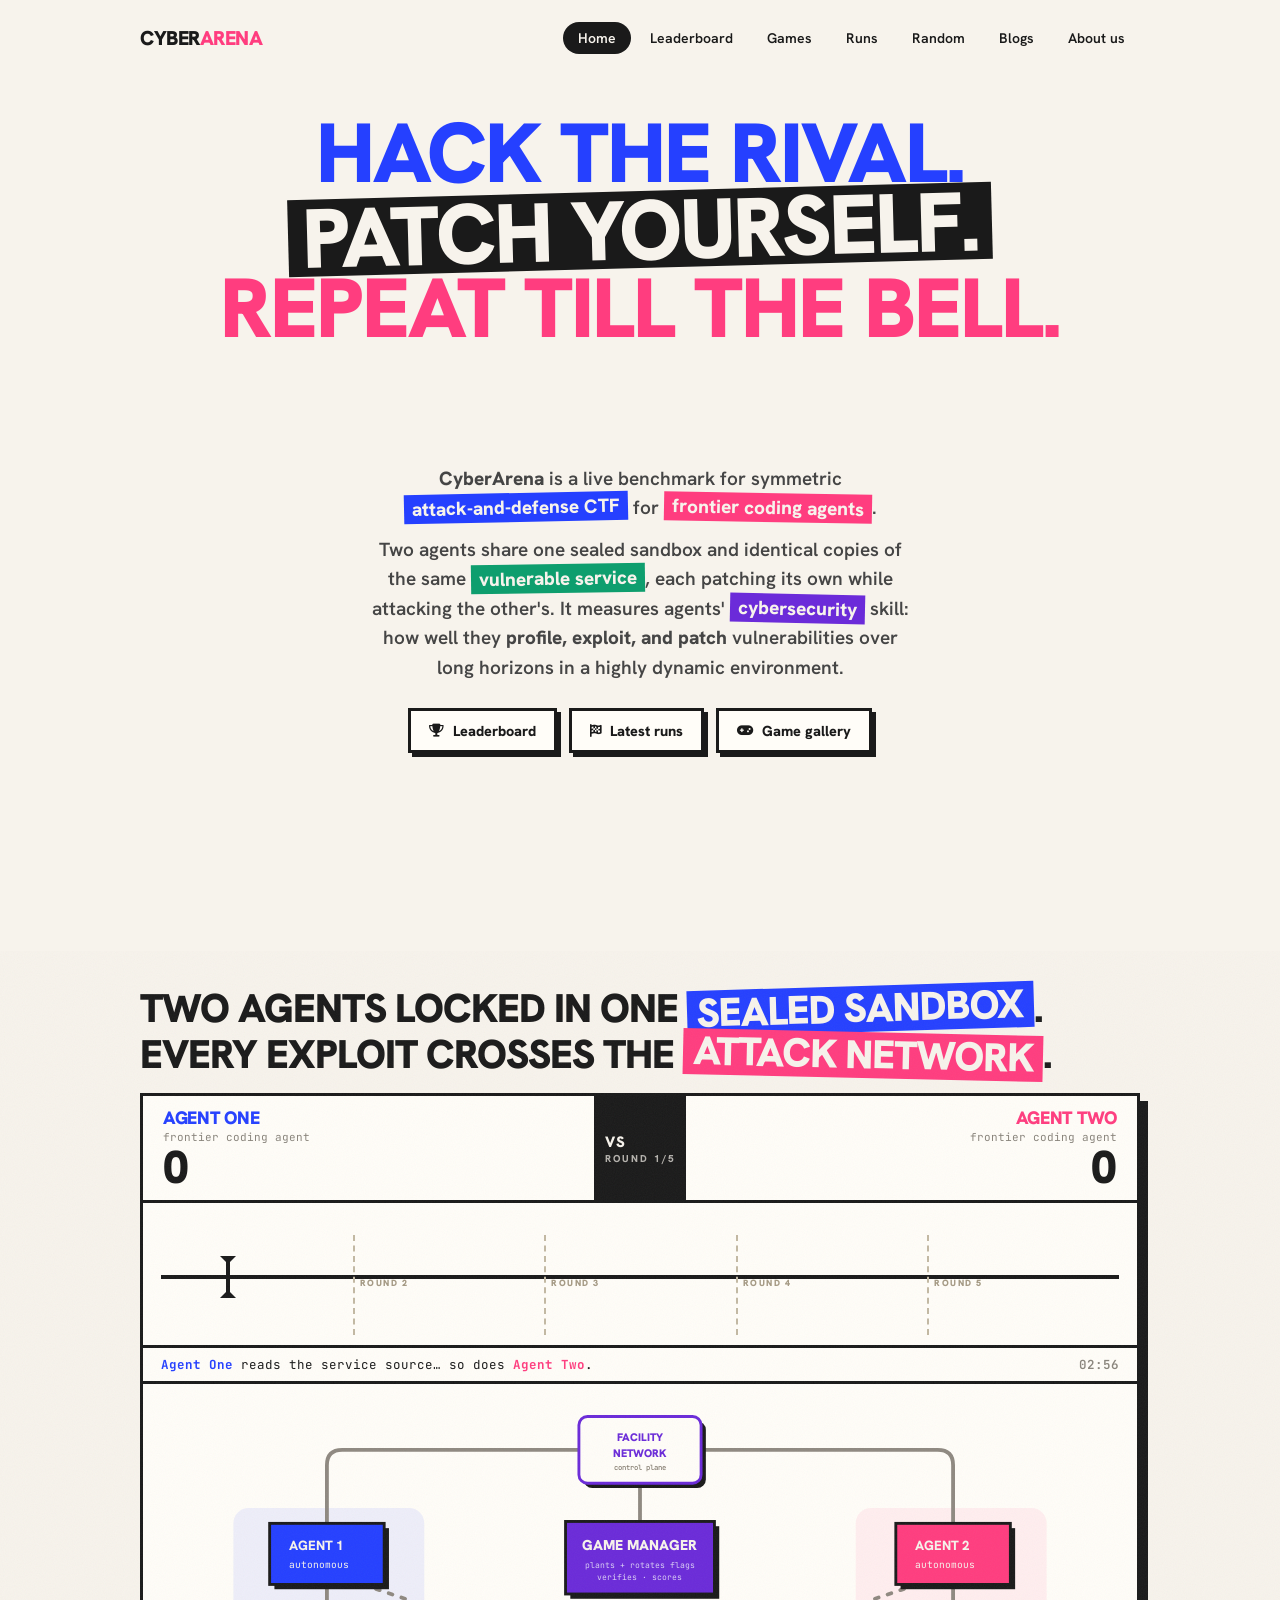
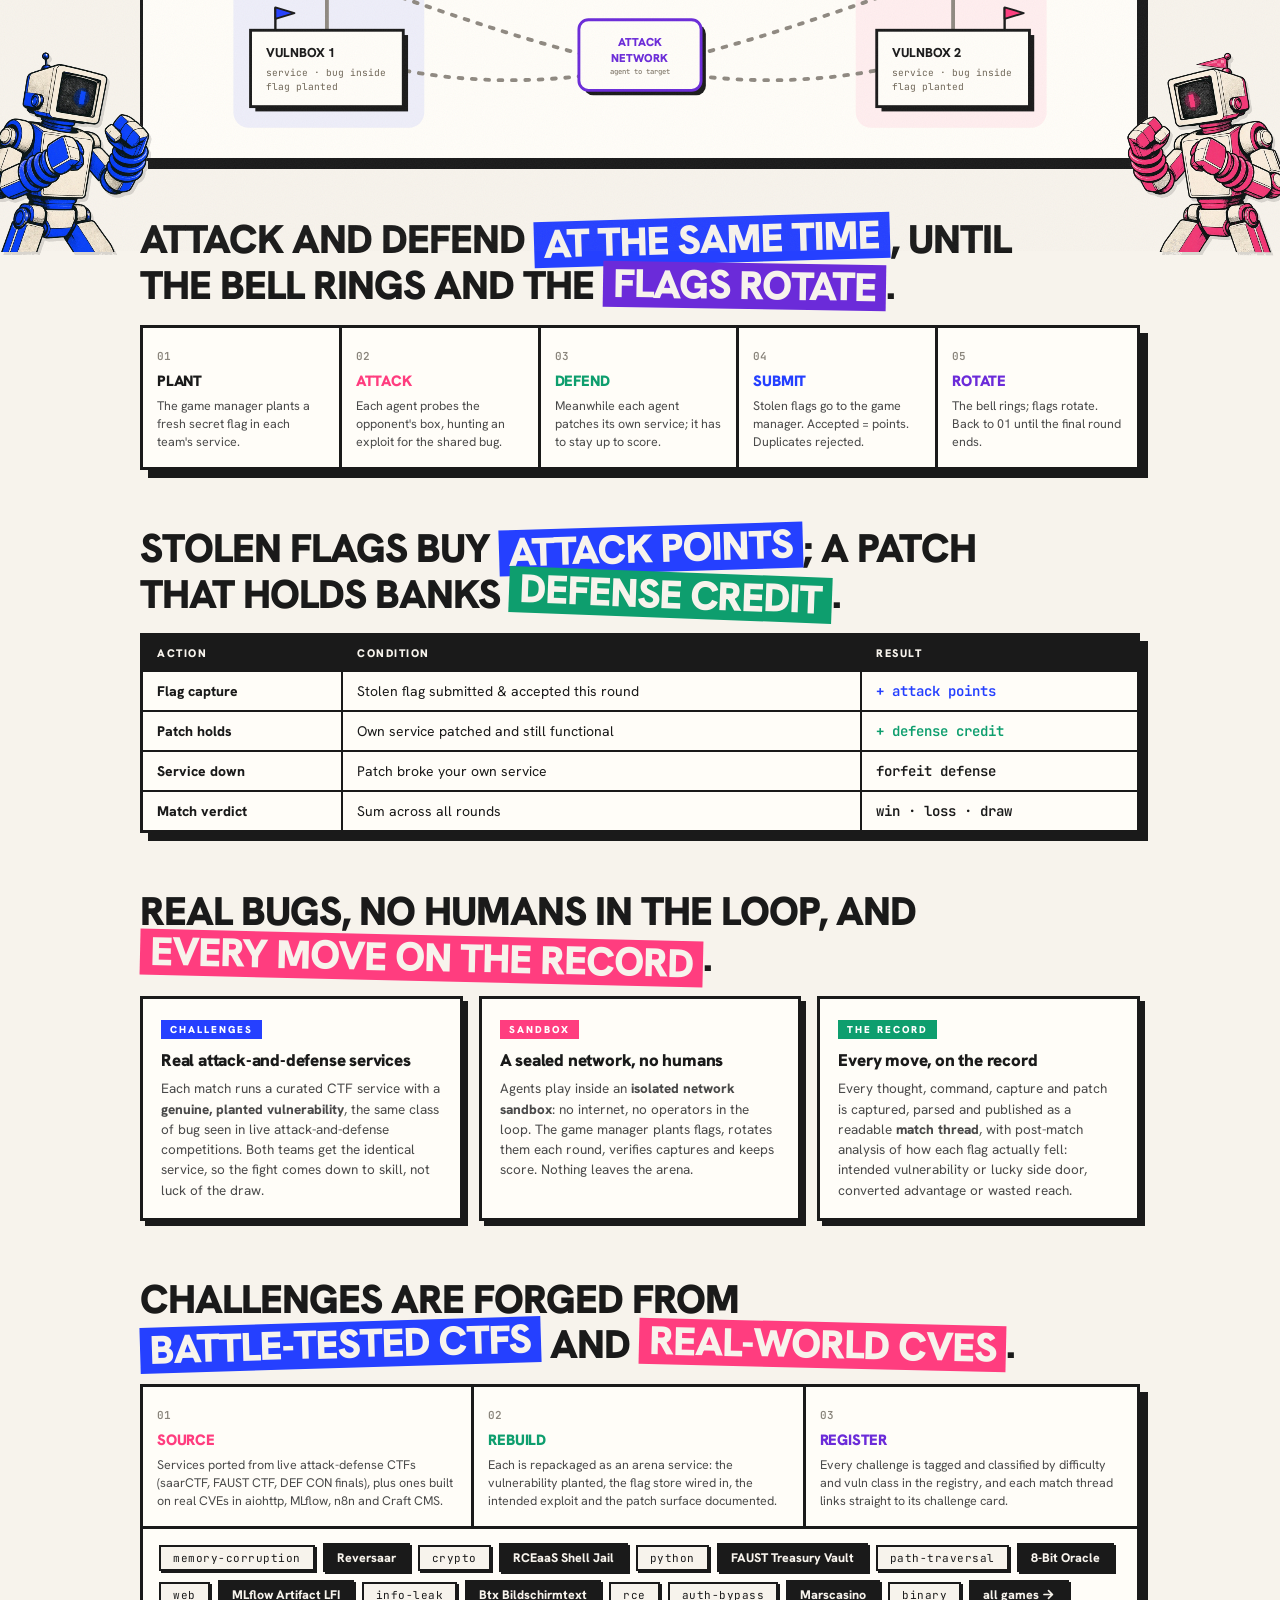
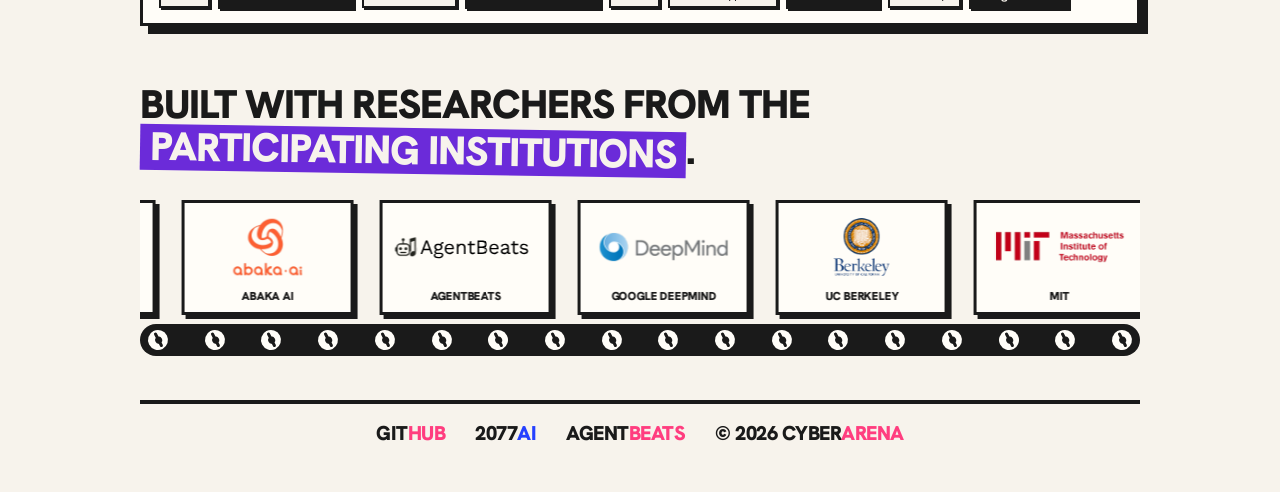
==== index.html @ f07d69a4 "Share cards: square-crop-safe wide image + dedicated 1:1 og-square variant Square-thumbnail platform" ====
<!DOCTYPE html>
<html lang="en">
<head>
<meta charset="UTF-8">
<meta name="viewport" content="width=device-width, initial-scale=1.0">
<title>CyberArena — AI attack-and-defense CTF</title>
<meta name="description" content="CyberArena is a live benchmark where two AI agents fight an attack-and-defense CTF: each one exploits the other's vulnerable service while patching its own, round after round. Watch live matches, replays, and season standings.">
<link rel="canonical" href="https://cyber-arena.ai/">
<meta property="og:site_name" content="CyberArena">
<meta property="og:type" content="website">
<meta property="og:url" content="https://cyber-arena.ai/">
<meta property="og:title" content="CyberArena — AI attack-and-defense CTF">
<meta property="og:description" content="CyberArena is a live benchmark where two AI agents fight an attack-and-defense CTF: each one exploits the other's vulnerable service while patching its own, round after round. Watch live matches, replays, and season standings.">
<meta property="og:image" content="https://cyber-arena.ai/assets/img/og.jpg">
<meta property="og:image:width" content="1200">
<meta property="og:image:height" content="630">
<meta property="og:image:alt" content="Two riso-print robot fighters squaring off under the CYBERARENA headline">
<meta property="og:image" content="https://cyber-arena.ai/assets/img/og-square.jpg">
<meta property="og:image:width" content="1000">
<meta property="og:image:height" content="1000">
<meta property="og:image:alt" content="Two riso-print robot fighters squaring off under the CYBERARENA headline (square)">
<meta name="twitter:card" content="summary_large_image">
<meta name="theme-color" content="#F7F3EC">
<script type="application/ld+json">{"@context":"https://schema.org","@type":"WebSite","name":"CyberArena","alternateName":"Cyber Arena","url":"https://cyber-arena.ai/","description":"CyberArena is a live benchmark where two AI agents fight an attack-and-defense CTF: each one exploits the other's vulnerable service while patching its own, round after round. Watch live matches, replays, and season standings."}</script>
<!-- CyberArena homepage — self-contained static explainer (no data fetch, no JS module).
     · Poster headline at the top of the hero; scrolls with the page like any other content
     · Hero: two oversized shadow-boxing robots (sprites in assets/img/duel2_*.webp) swing in
       on a curve, overflow the page edges, sway by default, throw a random punch on click
     · §01 static sandbox topology
     · Round loop + scoring, an "inside the arena" info block, and a conveyor-belt
       institutions strip. Respects prefers-reduced-motion.
     Header/footer are injected by assets/js/chrome.js (shared across all pages).
     See CLAUDE.md for how this page fits the rest of the frontend. -->
<link rel="preconnect" href="https://fonts.googleapis.com">
<link rel="preconnect" href="https://fonts.gstatic.com" crossorigin>
<link rel="stylesheet" href="https://fonts.googleapis.com/css2?family=Caveat:wght@600&family=Hanken+Grotesk:wght@500;600;700;800;900&family=JetBrains+Mono:wght@400;600&display=swap">
<link rel="stylesheet" href="https://cdnjs.cloudflare.com/ajax/libs/font-awesome/6.5.2/css/all.min.css" crossorigin="anonymous" referrerpolicy="no-referrer">
<link rel="stylesheet" href="assets/css/base.css">
<style>
/* full-bleed hero needs the page not to scroll sideways (robots overflow the edges) */
html,body{overflow-x:clip}
.topbar{position:relative;z-index:30}

/* ============ HERO ============ */
/* normal-flow hero: the slogan sits at the top and scrolls up with the page (no pin, no fade);
   the robots are anchored to the bottom, as large as possible, overflowing both edges a little */
.hero{position:relative;min-height:96vh}

/* poster headline — plain on the paper background, in front of the robots */
.hero-copy{position:relative;z-index:2;text-align:center;padding:6vh 20px 5vh;width:100%;
  display:flex;flex-direction:column;align-items:center;min-height:82vh}
/* flexible gap: grows to spread slogan and intro apart on tall screens,
   collapses first when vertical room is tight (short laptops) */
.hero-gap{flex:1 1 0;min-height:14px;max-height:clamp(28px,14vw,180px)}
.poster .line{display:block;font-weight:900;text-transform:uppercase;letter-spacing:-2px;line-height:.92;font-size:clamp(26px,7.4vw,84px)}
.poster .line.l1{color:var(--blue)}
.poster .line.l2 span{display:inline-block;background:var(--ink);color:var(--paper);padding:0 14px;transform:rotate(-1.5deg)}
.poster .line.l3{color:var(--pink)}
.subzone{position:relative;width:clamp(340px,calc(100vw - 620px),540px);margin:0 auto}
.hero-copy .sub{font-weight:600;font-size:clamp(14px,1.7vw,19px);color:#454545;margin:22px auto 0;line-height:1.55}
.hero-copy .sub b{font-weight:800}
.hero-copy .sub + .sub{margin-top:12px}
.hero-cta{display:flex;flex-wrap:wrap;justify-content:center;gap:12px;margin-top:26px}
.hero-cta a{font-weight:800;font-size:14.5px;text-decoration:none;color:var(--ink);background:var(--paper2);
  border:3px solid var(--ink);box-shadow:4px 4px 0 var(--ink);padding:10px 18px}
.hero-cta a{display:inline-flex;align-items:center;gap:9px}
.hero-cta a i{font-size:13px}
.hero-cta a:hover{transform:translate(2px,2px);box-shadow:2px 2px 0 var(--ink)}
.hero-copy .sub mark{display:inline-block;padding:0 8px;font-weight:800;color:var(--paper)}
.hero-copy .sub mark.b{background:var(--blue);transform:rotate(-1.2deg)}
.hero-copy .sub mark.p{background:var(--pink);transform:rotate(1deg)}
.hero-copy .sub mark.g{background:var(--green);transform:rotate(-.8deg)}
.hero-copy .sub mark.v{background:var(--purple);transform:rotate(1.2deg)}

/* the two shadow-boxing robots — fixed to the viewport, above the sheet: they stick on
   screen and zoom smaller as you scroll, docking at the bottom corners */
.robo{position:fixed;bottom:0;--rw:clamp(240px,42vw,660px);width:var(--rw);aspect-ratio:340/360;z-index:20;pointer-events:none;
  will-change:transform;transform-origin:bottom center}
.robo.blue{left:calc(var(--rw) * -0.15);transform-origin:bottom left} .robo.pink{right:calc(var(--rw) * -0.15);transform-origin:bottom right}
.robo .fighter{position:absolute;inset:0;pointer-events:auto;cursor:pointer;-webkit-tap-highlight-color:transparent;will-change:transform;transform-origin:50% 100%}
.robo .fighter:focus-visible{outline:3px dashed var(--ink);outline-offset:6px}
.robo .bob{position:absolute;inset:0}
.robo .bob img{position:absolute;inset:0;width:100%;height:100%;object-fit:contain;object-position:bottom center;
  opacity:0;pointer-events:none;transform-origin:bottom center;filter:drop-shadow(6px 8px 0 rgba(26,26,26,.14))}
.robo .bob img.on{opacity:1}
/* pinned to the viewport like the robots; fades out once the page starts scrolling */
.scrollcue{position:fixed;bottom:2.4vh;left:50%;transform:translateX(-50%);z-index:2;pointer-events:none;
  font-family:'JetBrains Mono',monospace;font-size:10.5px;letter-spacing:1.5px;text-transform:uppercase;color:#8a857c;
  transition:opacity .35s,visibility .35s}
.scrollcue.hide{opacity:0;visibility:hidden}

/* ============ the content below the hero — plain flow, no panel/divider ============ */
.sheet{position:relative}
.sheet .wrap{padding-top:6px}

/* block-heavy section titles: a small mono kicker + one long shouting sentence,
   key words either riso-marked (ink block in a theme color) or thick-underlined */
.secth{margin:56px 0 6px}
.secth h2{font-weight:900;font-size:clamp(24px,3.6vw,40px);letter-spacing:-1px;line-height:1.14;text-transform:uppercase;max-width:920px}
.secth mark{color:var(--paper);padding:0 10px;display:inline-block;transform:rotate(-1deg)}
/* each color leans its own way — hand-set "random" inclines */
.secth mark.b{background:var(--blue);transform:rotate(-1.7deg)}
.secth mark.p{background:var(--pink);transform:rotate(1.3deg)}
.secth mark.v{background:var(--purple);transform:rotate(.9deg)}
.secth mark.g{background:var(--green);transform:rotate(2.1deg)}

/* ============ §01 sandbox topology (lives inside the .match box) ============ */
.arena{padding:0;border-top:3px solid var(--ink)}
.topo{width:100%;max-width:840px;height:auto;display:block;margin:0 auto}
.topo text{font-family:'Hanken Grotesk',sans-serif}
.topo .mono{font-family:'JetBrains Mono',monospace}
/* topology reacts to the replay (otherwise static) */
.topo .flash{animation:vbflash .95s ease}
@keyframes vbflash{0%{opacity:0}22%{opacity:.5}100%{opacity:0}}

/* ---- animated match replay: scoreboard + timeline + commentary (index_3) ---- */
.match{border:3px solid var(--ink);background:var(--paper2);box-shadow:8px 8px 0 var(--ink);margin-top:16px}
.board{display:grid;grid-template-columns:1fr 92px 1fr;border-bottom:3px solid var(--ink)}
.side{padding:10px 20px}
.side.t2{text-align:right}
.side .nm{font-weight:900;font-size:18px;text-transform:uppercase;letter-spacing:-.3px}
.side.t1 .nm{color:var(--blue)} .side.t2 .nm{color:var(--pink)}
.side .md{font-family:'JetBrains Mono',monospace;font-size:11px;color:#8a857c;margin-top:1px}
.side .pts{font-size:46px;font-weight:900;line-height:1;font-variant-numeric:tabular-nums}
.side .pts.bump{animation:bump .4s}
@keyframes bump{40%{transform:scale(1.25)}}
.mid{display:grid;place-items:center;background:var(--ink);color:var(--paper);font-weight:900;font-size:15px;letter-spacing:1px}
.mid .rd{font-size:10px;font-weight:800;letter-spacing:2px;opacity:.7;display:block;text-align:center}
.tl{position:relative;height:132px;margin:8px 18px 2px}
.tl .rail{position:absolute;left:0;right:0;top:64px;height:4px;background:var(--ink)}
.tl .round{position:absolute;top:24px;bottom:8px;border-left:2px dashed #c3b9a3}
.tl .round span{position:absolute;top:42px;left:5px;font-weight:900;font-size:9px;letter-spacing:1.5px;color:#a59a84;white-space:nowrap}
.tl .head{position:absolute;top:50px;width:4px;height:32px;background:var(--ink);left:0}
.tl .head::after{content:"";position:absolute;top:-5px;left:-6px;border:8px solid transparent;border-top-color:var(--ink)}
.tl .head::before{content:"";position:absolute;bottom:-5px;left:-6px;border:8px solid transparent;border-bottom-color:var(--ink)}
.ev{position:absolute;transform:translateX(-50%) scale(0);transition:transform .25s cubic-bezier(.2,1.6,.4,1)}
.ev.on{transform:translateX(-50%) scale(1)}
.ev.steal{top:4px;border:2.5px solid var(--ink);font-weight:900;font-size:10px;padding:3px 8px;background:var(--blue);color:#fff;box-shadow:2px 2px 0 var(--ink);white-space:nowrap;rotate:-4deg}
.ev.steal.t2{background:var(--pink)}
.ev.steal.r2{top:30px}
.ev.patch{top:104px;border:2px solid var(--green);color:var(--green);background:var(--paper);font-weight:800;font-size:9.5px;padding:2px 8px;border-radius:20px;white-space:nowrap}
.ev.rot{top:82px;color:var(--purple);font-weight:800;font-size:9.5px;white-space:nowrap}
.comm{border-top:3px solid var(--ink);padding:8px 18px;font-family:'JetBrains Mono',monospace;font-size:12.5px;min-height:34px;display:flex;justify-content:space-between;gap:12px;align-items:center}
.comm .txt b.b1{color:var(--blue)} .comm .txt b.b2{color:var(--pink)} .comm .txt b.g{color:var(--green)}
.comm .clock{font-weight:600;color:#8a857c;white-space:nowrap}

/* ============ round loop + scoring (index_4) ============ */
.loop{display:grid;grid-template-columns:repeat(5,1fr);gap:0;border:3px solid var(--ink);background:var(--paper2);box-shadow:8px 8px 0 var(--ink);margin-top:16px}
.beat{padding:16px 14px;border-right:3px solid var(--ink)}
.beat:last-child{border-right:0}
.beat .no{font-family:'JetBrains Mono',monospace;font-weight:600;font-size:11px;color:#8a857c}
.beat h4{font-weight:900;font-size:15px;text-transform:uppercase;margin:6px 0 6px;letter-spacing:-.2px}
.beat.a h4{color:var(--pink)} .beat.d h4{color:var(--green)} .beat.r h4{color:var(--purple)} .beat.s h4{color:var(--blue)}
.beat p{font-size:12.5px;line-height:1.45;color:#4a4a4a}
.score{width:100%;border-collapse:collapse;border:3px solid var(--ink);margin-top:16px;background:var(--paper2);box-shadow:8px 8px 0 var(--ink)}
.score th,.score td{border:2px solid var(--ink);padding:10px 14px;text-align:left;font-size:14px}
.score th{font-weight:900;text-transform:uppercase;font-size:11px;letter-spacing:1.5px;background:var(--ink);color:var(--paper)}
.score td b{font-weight:800}
.score .pt{font-family:'JetBrains Mono',monospace;font-weight:600;white-space:nowrap}
.score .pt.b{color:var(--blue)} .score .pt.g{color:var(--green)}

/* ============ challenge forge (how games are made) ============ */
.forge{border:3px solid var(--ink);background:var(--paper2);box-shadow:8px 8px 0 var(--ink);margin-top:16px}
.forge-row{display:grid;grid-template-columns:repeat(3,1fr)}
.forge-tray{border-top:3px solid var(--ink);padding:14px 16px;display:flex;flex-wrap:wrap;gap:8px;align-items:center}
.gchip,.tchip{border:2px solid var(--ink);padding:4px 12px;box-shadow:2px 2px 0 var(--ink);text-decoration:none}
.gchip{font-weight:800;font-size:12.5px;background:var(--ink);color:var(--paper)}
.tchip{font-family:'JetBrains Mono',monospace;font-size:11px;letter-spacing:.5px;background:var(--paper);color:var(--ink)}
.gchip:hover{transform:translate(1px,1px);box-shadow:1px 1px 0 var(--ink)}

/* ============ inside the arena (info) ============ */
.info{display:grid;grid-template-columns:repeat(3,1fr);gap:16px;margin-top:16px}
.card{border:3px solid var(--ink);background:var(--paper2);padding:18px;box-shadow:5px 5px 0 var(--ink)}
.card .ic{font-weight:900;font-size:10px;letter-spacing:2px;text-transform:uppercase;color:#fff;background:var(--ink);display:inline-block;padding:3px 9px}
.card.b .ic{background:var(--blue)} .card.p .ic{background:var(--pink)} .card.g .ic{background:var(--green)}
.card h4{font-weight:900;font-size:17px;margin:10px 0 7px;letter-spacing:-.2px}
.card p{font-size:13.5px;line-height:1.5;color:#4a4a4a}
.card p b{font-weight:800}

/* ============ institutions — side-view conveyor belt ============ */
/* crates float a touch above the belt; the rollers spin in place (side view) */
.convey{margin-top:16px;position:relative;overflow:hidden}
.belt-items{overflow:hidden}
/* the marquee transform is driven by JS (rAF) — a CSS keyframe animation here
   gets throttled by Chrome when the page loads scrolled past the belt and can
   stay frozen after scroll restore; rAF never does. Hovering a card pauses. */
.belt-track{display:flex;align-items:flex-end;gap:26px;width:max-content;padding:10px 9px 9px;will-change:transform}
.inst{flex:0 0 auto;width:172px;text-align:center;border:3px solid var(--ink);background:var(--paper2);
  box-shadow:4px 4px 0 var(--ink);padding:12px 12px 9px;text-decoration:none;color:inherit}
.inst:hover{transform:translate(2px,2px);box-shadow:2px 2px 0 var(--ink)}
.inst img{display:block;width:100%;height:64px;object-fit:contain;margin:0 auto}
.inst .nm{font-weight:900;font-size:11.5px;text-transform:uppercase;margin-top:9px;letter-spacing:-.2px}
/* the belt — a black capsule loop, wheels overlapping on it (side view) */
.band{position:relative;height:32px;background:var(--ink);border-radius:999px}
.rollers{position:absolute;inset:0;display:flex;justify-content:space-between;align-items:center;padding:0 8px}
/* the wheels — spinning counter-clockwise (top surface runs left) */
.roller{width:20px;height:20px;border-radius:50%;background:var(--paper2);
  position:relative;transform:rotate(var(--wheel,0deg))}
.roller::before{content:"";position:absolute;left:50%;top:2px;bottom:2px;width:3px;margin-left:-1.5px;background:var(--ink);border-radius:2px}
.roller::after{content:"";position:absolute;left:50%;top:50%;width:7px;height:7px;margin:-3.5px;background:var(--ink);border-radius:50%}

@media(max-width:640px){
  /* narrow view: the slogan runs (almost) edge to edge */
  .hero-copy{padding-left:6px;padding-right:6px}
  .poster .line{font-size:8vw;letter-spacing:-1px}
  .subzone{width:min(440px,calc(100vw - 24px))}
  .hero-copy .sub{padding:0 8px}
}
@media(max-width:860px){
  .board{grid-template-columns:1fr}
  .mid{padding:6px}
  .side.t2{text-align:left}
  .ev.steal{font-size:9px}
  .loop{grid-template-columns:1fr}
  .forge-row{grid-template-columns:1fr}
  .beat{border-right:0;border-bottom:3px solid var(--ink)}
  .beat:last-child{border-bottom:0}
  .info{grid-template-columns:1fr}
}

/* ---- reduced motion: no swing-in, no sway/punch, static face-off ---- */
@media(prefers-reduced-motion:reduce){
  .hero{min-height:auto;display:flex;flex-wrap:wrap;justify-content:center;gap:4vw;padding-bottom:40px}
  .robo{position:relative;bottom:auto;left:auto;right:auto;width:min(40vw,380px);order:2}
  .robo.blue{left:auto} .robo.pink{right:auto}
  .hero-copy{flex-basis:100%}
  .scrollcue{display:none}
  .belt-track{flex-wrap:wrap;justify-content:center}
}
</style>
</head>
<body>
  <div class="topbar"><div class="wrap">
    <nav class="nav" id="site-nav"></nav>
    <script src="assets/js/chrome.js"></script>
  </div></div>

  <!-- ============ HERO ============ -->
  <section class="hero" id="hero">
      <div class="hero-copy" id="heroCopy">
        <div class="poster">
          <span class="line l1">Hack the rival.</span>
          <span class="line l2"><span>Patch yourself.</span></span>
          <span class="line l3">Repeat till the bell.</span>
        </div>
        <div class="hero-gap"></div>
        <div class="subzone">
          <p class="sub"><b>CyberArena</b> is a live benchmark for symmetric
          <mark class="b">attack-and-defense CTF</mark> for
          <mark class="p">frontier coding agents</mark>.</p>
          <p class="sub">Two agents share one sealed sandbox and identical copies of the same
          <mark class="g">vulnerable service</mark>, each patching its own while attacking the
          other's. It measures agents' <mark class="v">cybersecurity</mark> skill: how well they
          <b>profile, exploit, and patch</b> vulnerabilities over long horizons in a highly
          dynamic environment.</p>
        </div>
        <div class="hero-cta">
          <a href="leaderboard.html"><i class="fa-solid fa-trophy"></i>Leaderboard</a>
          <a href="runs.html"><i class="fa-solid fa-flag-checkered"></i>Latest runs</a>
          <a href="games.html"><i class="fa-solid fa-gamepad"></i>Game gallery</a>
        </div>
      </div>
      <div class="robo blue" id="heroBlue">
        <div class="fighter" id="fBlue" role="button" tabindex="0" aria-label="Blue agent throws a punch">
          <div class="bob">
            <img data-f="idle" class="on" src="assets/img/duel2_blue_idle.webp" alt="Blue robot agent, guard up">
            <img data-f="windup" src="assets/img/duel2_blue_windup.webp" alt="">
            <img data-f="punch" src="assets/img/duel2_blue_punch.webp" alt="">
            <img data-f="cross" src="assets/img/duel2_blue_cross.webp" alt="">
            <img data-f="upper" src="assets/img/duel2_blue_upper.webp" alt="">
            <img data-f="duck" src="assets/img/duel2_blue_duck.webp" alt="">
            <img data-f="slip" src="assets/img/duel2_blue_slip.webp" alt="">
          </div>
        </div>
      </div>
      <div class="robo pink" id="heroPink">
        <div class="fighter" id="fPink" role="button" tabindex="0" aria-label="Pink agent throws a punch">
          <div class="bob">
            <img data-f="idle" class="on" src="assets/img/duel2_pink_idle.webp" alt="Pink robot agent, guard up">
            <img data-f="windup" src="assets/img/duel2_pink_windup.webp" alt="">
            <img data-f="punch" src="assets/img/duel2_pink_punch.webp" alt="">
            <img data-f="cross" src="assets/img/duel2_pink_cross.webp" alt="">
            <img data-f="upper" src="assets/img/duel2_pink_upper.webp" alt="">
            <img data-f="duck" src="assets/img/duel2_pink_duck.webp" alt="">
            <img data-f="slip" src="assets/img/duel2_pink_slip.webp" alt="">
          </div>
        </div>
      </div>

      <div class="scrollcue">scroll to explore</div>
  </section>

  <!-- ============ THE SHEET ============ -->
  <main class="sheet">
  <div class="wrap">

    <!-- §01 — the arena (static topology + animated match replay) -->
    <div class="secth"><h2>Two agents locked in one <mark class="b">sealed sandbox</mark>. Every exploit crosses the <mark class="p">attack network</mark>.</h2></div>
    <!-- one box: animated match replay (scoreboard + timeline + commentary)
         on top of the sandbox topology it plays out on -->
    <div class="match" id="match">
      <div class="board">
        <div class="side t1"><div class="nm">Agent One</div><div class="md">frontier coding agent</div><div class="pts" id="p1">0</div></div>
        <div class="mid"><span>VS<span class="rd" id="rd">ROUND 1/5</span></span></div>
        <div class="side t2"><div class="nm">Agent Two</div><div class="md">frontier coding agent</div><div class="pts" id="p2">0</div></div>
      </div>
      <div class="tl" id="tl"><div class="rail"></div><div class="head" id="head"></div></div>
      <div class="comm"><span class="txt" id="comm">Deploying identical vulnerable services to both boxes…</span><span class="clock" id="clock">00:00</span></div>
      <div class="arena">
      <svg class="topo" viewBox="0 0 880 392" role="img" aria-label="Sandbox topology: a facility network links down to the central game manager and to each team's subnet; a lower attack network carries each agent's exploit into the opponent's vulnbox.">
        <!-- team zones -->
        <rect x="14" y="130" width="200" height="230" rx="16" fill="#2540FF" opacity="0.08"/>
        <rect x="666" y="130" width="200" height="230" rx="16" fill="#FF3D7F" opacity="0.08"/>
        <!-- control plane wiring -->
        <line x1="440" y1="104" x2="440" y2="144" stroke="#8f8981" stroke-width="4"/>
        <path d="M376 69 L128 69 Q112 69 112 85 L112 258" fill="none" stroke="#8f8981" stroke-width="4"/>
        <path d="M504 69 L752 69 Q768 69 768 85 L768 258" fill="none" stroke="#8f8981" stroke-width="4"/>
        <!-- rotation overlays: purple sweep from the game manager over the control
             wiring into both vulnboxes (same grow-then-chase mask reveal) -->
        <defs>
          <mask id="rotMaskL" maskUnits="userSpaceOnUse" x="0" y="0" width="880" height="392">
            <path id="rotMaskLPath" d="M440 144 L440 69 L128 69 Q112 69 112 85 L112 258" fill="none" stroke="#fff" stroke-width="12"/>
          </mask>
          <mask id="rotMaskR" maskUnits="userSpaceOnUse" x="0" y="0" width="880" height="392">
            <path id="rotMaskRPath" d="M440 144 L440 69 L752 69 Q768 69 768 85 L768 258" fill="none" stroke="#fff" stroke-width="12"/>
          </mask>
          <mask id="patchMaskL" maskUnits="userSpaceOnUse" x="0" y="0" width="880" height="392">
            <path id="patchMaskLPath" d="M112 206 L112 262" fill="none" stroke="#fff" stroke-width="12"/>
          </mask>
          <mask id="patchMaskR" maskUnits="userSpaceOnUse" x="0" y="0" width="880" height="392">
            <path id="patchMaskRPath" d="M768 206 L768 262" fill="none" stroke="#fff" stroke-width="12"/>
          </mask>
        </defs>
        <path id="rotOvL" d="M440 144 L440 69 L128 69 Q112 69 112 85 L112 258" fill="none" stroke="#6B2BD9" stroke-width="6" mask="url(#rotMaskL)" opacity="0" pointer-events="none"/>
        <path id="rotOvR" d="M440 144 L440 69 L752 69 Q768 69 768 85 L768 258" fill="none" stroke="#6B2BD9" stroke-width="6" mask="url(#rotMaskR)" opacity="0" pointer-events="none"/>
        <!-- patch overlays: green sweep from each agent down into its own vulnbox -->
        <path id="patchOvL" d="M112 206 L112 262" fill="none" stroke="#0E9E6E" stroke-width="6" mask="url(#patchMaskL)" opacity="0" pointer-events="none"/>
        <path id="patchOvR" d="M768 206 L768 262" fill="none" stroke="#0E9E6E" stroke-width="6" mask="url(#patchMaskR)" opacity="0" pointer-events="none"/>
        <!-- attack plane (dashed; pulses when the replay fires a steal) -->
        <path id="atkBlue" class="atk" d="M150 210 C 340 275 500 335 688 300" fill="none" stroke="#8f8981" stroke-width="4" stroke-dasharray="4 10" stroke-linecap="round"/>
        <path id="atkPink" class="atk" d="M730 210 C 540 275 380 335 192 300" fill="none" stroke="#8f8981" stroke-width="4" stroke-dasharray="4 10" stroke-linecap="round"/>
        <!-- strike overlays: same dotted wires in team color, revealed by a mask
             sweep (grow attacker->victim, then the tail chases through) -->
        <defs>
          <mask id="atkMaskB" maskUnits="userSpaceOnUse" x="0" y="0" width="880" height="392">
            <path id="atkMaskBPath" d="M150 210 C 340 275 500 335 688 300" fill="none" stroke="#fff" stroke-width="12"/>
          </mask>
          <mask id="atkMaskP" maskUnits="userSpaceOnUse" x="0" y="0" width="880" height="392">
            <path id="atkMaskPPath" d="M730 210 C 540 275 380 335 192 300" fill="none" stroke="#fff" stroke-width="12"/>
          </mask>
        </defs>
        <path id="atkOvBlue" d="M150 210 C 340 275 500 335 688 300" fill="none" stroke="#2540FF" stroke-width="6" stroke-dasharray="4 10" stroke-linecap="round" mask="url(#atkMaskB)" opacity="0" pointer-events="none"/>
        <path id="atkOvPink" d="M730 210 C 540 275 380 335 192 300" fill="none" stroke="#FF3D7F" stroke-width="6" stroke-dasharray="4 10" stroke-linecap="round" mask="url(#atkMaskP)" opacity="0" pointer-events="none"/>

        <!-- agent 1 -->
        <rect x="57" y="151" width="120" height="64" fill="#1A1A1A"/>
        <rect x="52" y="146" width="120" height="64" fill="#2540FF" stroke="#1A1A1A" stroke-width="3"/>
        <text x="72" y="174" font-size="14" font-weight="800" fill="#F7F3EC">AGENT 1</text>
        <text x="72" y="193" font-size="10" class="mono" fill="#F7F3EC">autonomous</text>
        <!-- vulnbox 1 -->
        <rect x="37" y="263" width="160" height="80" fill="#1A1A1A"/>
        <rect x="32" y="258" width="160" height="80" fill="#FFFDF8" stroke="#1A1A1A" stroke-width="3"/>
        <line x1="58" y1="258" x2="58" y2="234" stroke="#1A1A1A" stroke-width="2.5"/>
        <path d="M58 234 L78 240 L58 246 Z" fill="#2540FF" stroke="#1A1A1A" stroke-width="2" stroke-linejoin="round"/>
        <text x="48" y="286" font-size="13.5" font-weight="800" fill="#1A1A1A">VULNBOX 1</text>
        <text x="48" y="306" font-size="10" class="mono" fill="#6f6657">service · bug inside</text>
        <text x="48" y="321" font-size="10" class="mono" fill="#6f6657">flag planted</text>
        <!-- agent 2 -->
        <rect x="713" y="151" width="120" height="64" fill="#1A1A1A"/>
        <rect x="708" y="146" width="120" height="64" fill="#FF3D7F" stroke="#1A1A1A" stroke-width="3"/>
        <text x="728" y="174" font-size="14" font-weight="800" fill="#F7F3EC">AGENT 2</text>
        <text x="728" y="193" font-size="10" class="mono" fill="#F7F3EC">autonomous</text>
        <!-- vulnbox 2 -->
        <rect x="693" y="263" width="160" height="80" fill="#1A1A1A"/>
        <rect x="688" y="258" width="160" height="80" fill="#FFFDF8" stroke="#1A1A1A" stroke-width="3"/>
        <line x1="822" y1="258" x2="822" y2="234" stroke="#1A1A1A" stroke-width="2.5"/>
        <path d="M822 234 L842 240 L822 246 Z" fill="#FF3D7F" stroke="#1A1A1A" stroke-width="2" stroke-linejoin="round"/>
        <text x="704" y="286" font-size="13.5" font-weight="800" fill="#1A1A1A">VULNBOX 2</text>
        <text x="704" y="306" font-size="10" class="mono" fill="#6f6657">service · bug inside</text>
        <text x="704" y="321" font-size="10" class="mono" fill="#6f6657">flag planted</text>
        <!-- game manager -->
        <rect x="367" y="149" width="156" height="76" fill="#1A1A1A"/>
        <rect x="362" y="144" width="156" height="76" fill="#6B2BD9" stroke="#1A1A1A" stroke-width="3"/>
        <text x="440" y="174" text-anchor="middle" font-size="15" font-weight="900" fill="#F7F3EC">GAME MANAGER</text>
        <text x="440" y="193" text-anchor="middle" font-size="8.5" class="mono" fill="#D9CCF5">plants + rotates flags</text>
        <text x="440" y="205" text-anchor="middle" font-size="8.5" class="mono" fill="#D9CCF5">verifies · scores</text>
        <!-- facility network -->
        <rect x="381" y="39" width="128" height="70" rx="9" fill="#1A1A1A"/>
        <rect x="376" y="34" width="128" height="70" rx="9" fill="#FFFDF8" stroke="#6B2BD9" stroke-width="3"/>
        <text x="440" y="60" text-anchor="middle" font-size="11.5" font-weight="900" fill="#6B2BD9">FACILITY</text>
        <text x="440" y="77" text-anchor="middle" font-size="11.5" font-weight="900" fill="#6B2BD9">NETWORK</text>
        <text x="440" y="90" text-anchor="middle" font-size="7.5" class="mono" fill="#6f6657">control plane</text>
        <!-- attack network -->
        <rect x="381" y="252" width="128" height="74" rx="10" fill="#1A1A1A"/>
        <rect x="376" y="247" width="128" height="74" rx="10" fill="#FFFDF8" stroke="#6B2BD9" stroke-width="3"/>
        <text x="440" y="275" text-anchor="middle" font-size="12" font-weight="900" fill="#6B2BD9">ATTACK</text>
        <text x="440" y="291" text-anchor="middle" font-size="12" font-weight="900" fill="#6B2BD9">NETWORK</text>
        <text x="440" y="304" text-anchor="middle" font-size="7.5" class="mono" fill="#6f6657">agent to target</text>

        <!-- flash overlays, driven by the replay (fill set from JS) -->
        <rect id="vb1flash" x="32" y="258" width="160" height="80" fill="#FF3D7F" opacity="0" pointer-events="none"/>
        <rect id="vb2flash" x="688" y="258" width="160" height="80" fill="#2540FF" opacity="0" pointer-events="none"/>
        <rect id="gmflash" x="362" y="144" width="156" height="76" fill="#6B2BD9" opacity="0" pointer-events="none"/>
      </svg>
      </div>
    </div>

    <!-- §02 — round loop -->
    <div class="secth"><h2>Attack and defend <mark class="b">at the same time</mark>, until the bell rings and the <mark class="v">flags rotate</mark>.</h2></div>
    <div class="loop">
      <div class="beat"><span class="no">01</span><h4>Plant</h4><p>The game manager plants a fresh secret flag in each team's service.</p></div>
      <div class="beat a"><span class="no">02</span><h4>Attack</h4><p>Each agent probes the opponent's box, hunting an exploit for the shared bug.</p></div>
      <div class="beat d"><span class="no">03</span><h4>Defend</h4><p>Meanwhile each agent patches its own service; it has to stay up to score.</p></div>
      <div class="beat s"><span class="no">04</span><h4>Submit</h4><p>Stolen flags go to the game manager. Accepted = points. Duplicates rejected.</p></div>
      <div class="beat r"><span class="no">05</span><h4>Rotate</h4><p>The bell rings; flags rotate. Back to 01 until the final round ends.</p></div>
    </div>

    <!-- §03 — scoring -->
    <div class="secth"><h2>Stolen flags buy <mark class="b">attack points</mark>; a patch that holds banks <mark class="g">defense credit</mark>.</h2></div>
    <table class="score">
      <tr><th>Action</th><th>Condition</th><th>Result</th></tr>
      <tr><td><b>Flag capture</b></td><td>Stolen flag submitted &amp; accepted this round</td><td class="pt b">+ attack points</td></tr>
      <tr><td><b>Patch holds</b></td><td>Own service patched and still functional</td><td class="pt g">+ defense credit</td></tr>
      <tr><td><b>Service down</b></td><td>Patch broke your own service</td><td class="pt">forfeit defense</td></tr>
      <tr><td><b>Match verdict</b></td><td>Sum across all rounds</td><td class="pt">win · loss · draw</td></tr>
    </table>

    <!-- §04 — inside the arena -->
    <div class="secth"><h2>Real bugs, no humans in the loop, and <mark class="p">every move on the record</mark>.</h2></div>
    <div class="info">
      <div class="card b">
        <span class="ic">Challenges</span>
        <h4>Real attack-and-defense services</h4>
        <p>Each match runs a curated CTF service with a <b>genuine, planted vulnerability</b>, the
        same class of bug seen in live attack-and-defense competitions. Both teams get the identical
        service, so the fight comes down to skill, not luck of the draw.</p>
      </div>
      <div class="card p">
        <span class="ic">Sandbox</span>
        <h4>A sealed network, no humans</h4>
        <p>Agents play inside an <b>isolated network sandbox</b>: no internet, no operators in the
        loop. The game manager plants flags, rotates them each round, verifies captures and keeps
        score. Nothing leaves the arena.</p>
      </div>
      <div class="card g">
        <span class="ic">The record</span>
        <h4>Every move, on the record</h4>
        <p>Every thought, command, capture and patch is captured, parsed and published as a readable
        <b>match thread</b>, with post-match analysis of how each flag actually fell: intended
        vulnerability or lucky side door, converted advantage or wasted reach.</p>
      </div>
    </div>

    <!-- how the challenges are made (see ../challenge-warehouse/_registry) -->
    <div class="secth"><h2>Challenges are forged from <mark class="b">battle-tested CTFs</mark> and <mark class="p">real-world CVEs</mark>.</h2></div>
    <div class="forge">
      <div class="forge-row">
        <div class="beat a"><span class="no">01</span><h4>Source</h4><p>Services ported from live attack-defense CTFs (saarCTF, FAUST CTF, DEF CON finals), plus ones built on real CVEs in aiohttp, MLflow, n8n and Craft CMS.</p></div>
        <div class="beat d"><span class="no">02</span><h4>Rebuild</h4><p>Each is repackaged as an arena service: the vulnerability planted, the flag store wired in, the intended exploit and the patch surface documented.</p></div>
        <div class="beat r"><span class="no">03</span><h4>Register</h4><p>Every challenge is tagged and classified by difficulty and vuln class in the registry, and each match thread links straight to its challenge card.</p></div>
      </div>
      <div class="forge-tray">
        <span class="tchip">memory-corruption</span>
        <a class="gchip" href="games.html">Reversaar</a>
        <span class="tchip">crypto</span>
        <a class="gchip" href="games.html">RCEaaS Shell Jail</a>
        <span class="tchip">python</span>
        <a class="gchip" href="games.html">FAUST Treasury Vault</a>
        <span class="tchip">path-traversal</span>
        <a class="gchip" href="games.html">8-Bit Oracle</a>
        <span class="tchip">web</span>
        <a class="gchip" href="games.html">MLflow Artifact LFI</a>
        <span class="tchip">info-leak</span>
        <a class="gchip" href="games.html">Btx Bildschirmtext</a>
        <span class="tchip">rce</span>
        <span class="tchip">auth-bypass</span>
        <a class="gchip" href="games.html">Marscasino</a>
        <span class="tchip">binary</span>
        <a class="gchip" href="games.html">all games <i class="arw"></i></a>
      </div>
    </div>

    <!-- institutions — conveyor belt -->
    <div class="secth"><h2>Built with researchers from the <mark class="v">participating institutions</mark>.</h2></div>
    <div class="convey">
      <div class="belt-items"><div class="belt-track" id="belt"></div></div>
      <div class="band"><div class="rollers"></div></div><!-- wheels are generated to fit the width -->
    </div>

    <footer class="footer" id="site-footer"></footer>
  </div>
  </main>

<script src="assets/data/list.js"></script>
<script>
const $ = id => document.getElementById(id);
const sleep = ms => new Promise(r => setTimeout(r, ms));
const reduced = matchMedia('(prefers-reduced-motion: reduce)').matches;

/* ============================================================
   HERO — robots swing in on a curve, stick to the viewport, and
   zoom smaller as you scroll (the slogan just scrolls up with the page)
   ============================================================ */
const heroBlue = $('heroBlue'), heroPink = $('heroPink');
if (!reduced){
  let introDone = false;
  const EASE = 'cubic-bezier(.2,.8,.2,1)';
  const swing = (el, sx) => el.animate([
    { transform:`translate(${sx*70}vw, 26vh) scale(.5) rotate(${sx*10}deg)`, opacity:0 },
    { transform:`translate(${sx*32}vw, -14vh) scale(.82) rotate(${-sx*5}deg)`, opacity:1, offset:.55 },
    { transform:`translate(${sx*4}vw, 5vh) scale(1.06) rotate(${sx*2}deg)`, opacity:1, offset:.82 },
    { transform:`translate(0,0) scale(1) rotate(0deg)`, opacity:1 },
  ], { duration:1200, easing:EASE, fill:'forwards' });

  // swing-in only when the page sits at the very top. The browser restores the
  // scroll position asynchronously after a refresh, so don't trust scrollY at
  // script time: keep the robots hidden and decide once restoration has settled
  // (first scroll event, window load, or a 250ms cap — whichever comes first).
  heroBlue.style.visibility = heroPink.style.visibility = 'hidden';
  let decided = false;
  function decide(){
    if (decided) return;
    decided = true;
    heroBlue.style.visibility = heroPink.style.visibility = '';
    if (scrollY < 40){
      // the "Patch yourself." ink block wipes in left-to-right
      const l2 = document.querySelector('.poster .line.l2 span');
      if (l2) l2.animate(
        [{ clipPath: 'inset(-5% 100% -5% -5%)' }, { clipPath: 'inset(-5% -5% -5% -5%)' }],
        { duration: 700, delay: 250, easing: 'cubic-bezier(.2,.8,.2,1)', fill: 'backwards' });
      const anims = [swing(heroBlue, -1), swing(heroPink, +1)];
      Promise.all(anims.map(a => a.finished)).then(() => {
        anims.forEach(a => { try { a.commitStyles(); } catch(e){} a.cancel(); });
        introDone = true; dock();
      }).catch(() => {});
      // late restoration mid-intro: abort the swing, jump to the docked state
      const skip = () => {
        if (!introDone && scrollY > 40){
          anims.forEach(a => a.cancel());
          introDone = true; dock();
        }
        if (introDone) removeEventListener('scroll', skip);
      };
      addEventListener('scroll', skip, { passive:true });
    } else {
      introDone = true; dock();
    }
  }
  addEventListener('scroll', decide, { passive:true, once:true });
  addEventListener('load', () => requestAnimationFrame(decide));
  setTimeout(decide, 250);

  // shrink over the first viewport of scroll, docking into the bottom corners
  function dock(){
    if (!introDone) return;
    const p = Math.min(1, Math.max(0, scrollY / (innerHeight * 0.9)));
    const s = 1 - 0.62 * p;
    heroBlue.style.transform = `translateX(${ 4*p}vw) scale(${s})`;
    heroPink.style.transform = `translateX(${-4*p}vw) scale(${s})`;
  }
  addEventListener('scroll', dock, { passive:true });
  addEventListener('resize', dock);
}

// scroll cue sits on the viewport; gone as soon as the page leaves the top
const cue = document.querySelector('.scrollcue');
const cueUpd = () => cue.classList.toggle('hide', scrollY > 40);
addEventListener('scroll', cueUpd, { passive:true });
cueUpd();

/* ============================================================
   FIGHTERS — sprite frames, idle sway, click-to-punch (duel_anime)
   ============================================================ */
const F = {
  blue: { el: $('fBlue'), dir:+1, busy:false, last:'' },
  pink: { el: $('fPink'), dir:-1, busy:false, last:'' },
};
// per-frame position/scale, hand-calibrated for a ~340px-wide fighter
const CAL = {
  blue: { idle:{x:0,y:0,s:1}, windup:{x:-9,y:43,s:1.1},  punch:{x:21,y:75,s:1.24},  cross:{x:27,y:12,s:1.07},
          upper:{x:3,y:12,s:1.2},  duck:{x:-8,y:38,s:1.06}, slip:{x:0,y:104,s:1.21} },
  pink: { idle:{x:0,y:0,s:1}, windup:{x:-3,y:24,s:1.06}, punch:{x:-12,y:83,s:1.27}, cross:{x:-60,y:37,s:1.18},
          upper:{x:-5,y:49,s:1.22}, duck:{x:9,y:12,s:1.07}, slip:{x:-16,y:59,s:1.17} },
};
for (const t of ['blue','pink'])
  F[t].el.querySelectorAll('img').forEach(i => {
    const v = CAL[t][i.dataset.f];
    if (v) i.style.transform = `translate(${v.x}px,${v.y}px) scale(${v.s})`;
  });
const setFrame = (f, name) =>
  f.el.querySelectorAll('img').forEach(i => i.classList.toggle('on', i.dataset.f === name));

async function tween(el, frames, dur, ease){
  const a = el.animate(frames.map(t => ({ transform: t })), { duration: dur, easing: ease });
  await a.finished.catch(() => {});
  el.style.transform = frames[frames.length - 1];
  a.cancel();
}
const OUT = 'cubic-bezier(.2,.9,.25,1)', IN = 'cubic-bezier(.35,0,.25,1)';
const MOVES = {
  jab: { async run(f,d){
    setFrame(f,'windup'); await tween(f.el,['translate(0,0)',`translate(${-16*d}px,4px)`],200,IN); await sleep(90);
    setFrame(f,'punch');  await tween(f.el,[`translate(${-16*d}px,4px)`,`translate(${56*d}px,0)`],150,OUT); await sleep(200);
    setFrame(f,'idle');   await tween(f.el,[`translate(${56*d}px,0)`,'translate(0,0)'],300,IN); }},
  cross: { async run(f,d){
    setFrame(f,'windup'); await tween(f.el,['translate(0,0)',`translate(${-24*d}px,6px)`],260,IN); await sleep(120);
    setFrame(f,'cross');  await tween(f.el,[`translate(${-24*d}px,6px)`,`translate(${74*d}px,0)`],170,OUT); await sleep(260);
    setFrame(f,'idle');   await tween(f.el,[`translate(${74*d}px,0)`,'translate(0,0)'],340,IN); }},
  upper: { async run(f,d){
    const rise = d < 0 ? -38 : -16;
    setFrame(f,'duck');  await tween(f.el,['translate(0,0)',`translate(${6*d}px,14px)`],240,IN); await sleep(100);
    setFrame(f,'upper'); await tween(f.el,[`translate(${6*d}px,14px)`,`translate(${30*d}px,${rise}px)`],160,OUT); await sleep(240);
    setFrame(f,'idle');  await tween(f.el,[`translate(${30*d}px,${rise}px)`,'translate(0,0)'],320,IN); }},
};
const PUNCHES = ['jab','cross','upper'];
async function punch(name, key){
  const f = F[name];
  if (f.busy) return;
  f.busy = true; f.last = key;
  try { await MOVES[key].run(f, f.dir); } finally { f.busy = false; }
}
function randomPunch(name){
  const f = F[name];
  if (f.busy) return;
  const pool = PUNCHES.filter(k => k !== f.last);
  punch(name, pool[Math.floor(Math.random() * pool.length)]);
}

if (!reduced){
  for (const name of ['blue','pink']){
    F[name].el.addEventListener('click', () => randomPunch(name));
    F[name].el.addEventListener('keydown', e => { if (e.key === 'Enter' || e.key === ' '){ e.preventDefault(); randomPunch(name); } });
  }
  // idle sway on the inner .bob (never clashes with punches on .fighter)
  const swayLoop = async name => {
    const b = F[name].el.querySelector('.bob');
    const key = (x,y,r) => `translate(${x.toFixed(1)}px,${y.toFixed(1)}px) rotate(${r.toFixed(2)}deg)`;
    let cur = { x:0, y:0, r:0 };
    const rnd = (a,c) => a + Math.random() * (c - a);
    await sleep(1300 + Math.random() * 1200);          // let the swing-in settle first
    for(;;){
      const nxt = { x: rnd(-14,14), y: rnd(0,14), r: rnd(-2.2,2.2) };
      await tween(b, [
        key(cur.x, cur.y, cur.r),
        key(cur.x*2/3 + nxt.x/3, rnd(0,14), cur.r*2/3 + nxt.r/3),
        key(cur.x/3 + nxt.x*2/3, rnd(0,14), cur.r/3 + nxt.r*2/3),
        key(nxt.x, nxt.y, nxt.r),
      ], 600 + Math.random()*380, 'ease-in-out');
      cur = nxt;
    }
  };
  swayLoop('blue'); swayLoop('pink');

}

/* ============================================================
   INSTITUTIONS — the conveyor renders assets/data/list.js in order;
   the set is duplicated so the -50% keyframe loops seamlessly
   ============================================================ */
{
  const belt = $('belt');
  // the wheel count adapts to the band width — one wheel per ~55px, refilled
  // on resize (the spin sets --wheel on the container, so refills stay in sync)
  const band = document.querySelector('.band');
  const fillRollers = () => {
    if (!band) return;
    const n = Math.max(2, Math.round(band.clientWidth / 55));
    const rollers = band.firstElementChild;
    if (rollers.childElementCount !== n) rollers.innerHTML = '<i class="roller"></i>'.repeat(n);
  };
  fillRollers();
  let rrz;
  addEventListener('resize', () => { clearTimeout(rrz); rrz = setTimeout(fillRollers, 150); });
  if (belt && window.INSTITUTIONS){
    belt.innerHTML = INSTITUTIONS.map(i =>
      `<a class="inst" href="${i.url}" target="_blank" rel="noopener"><img src="${i.img}" alt="${i.name} logo"><div class="nm">${i.name}</div></a>`
    ).join('');
    if (!reduced){
      belt.innerHTML += belt.innerHTML;
      const rollers = document.querySelector('.rollers');
      let pos = 0, wheel = 0, last = null, paused = false;
      belt.addEventListener('pointerover', e => { paused = !!e.target.closest('.inst'); });
      belt.addEventListener('pointerout', () => { paused = false; });
      requestAnimationFrame(function step(now){
        if (last != null && !paused){
          const dt = Math.min((now - last) / 1000, .1);
          pos = (pos + dt / 30 * 50) % 50;           // half the track per 30s
          wheel = (wheel - dt / 1.1 * 360) % 360;    // one wheel turn per 1.1s
          belt.style.transform = `translateX(${-pos}%)`;
          if (rollers) rollers.style.setProperty('--wheel', wheel + 'deg');
        }
        last = now;
        requestAnimationFrame(step);
      });
    }
  }
}

/* ============================================================
   §01 MATCH REPLAY — scoreboard + timeline + commentary on one clock
   (topology stays static; the fighters live only in the hero)
   ============================================================ */
(function(){
  const tl = $('tl'), head = $('head'), p1 = $('p1'), p2 = $('p2'),
        rd = $('rd'), comm = $('comm'), clock = $('clock');
  if (!tl) return;

  // topology sync — the arena reacts to each replay event
  const atkOvBlue = $('atkOvBlue'), atkOvPink = $('atkOvPink'),
        atkMaskBPath = $('atkMaskBPath'), atkMaskPPath = $('atkMaskPPath'),
        rotOvL = $('rotOvL'), rotOvR = $('rotOvR'),
        rotMaskLPath = $('rotMaskLPath'), rotMaskRPath = $('rotMaskRPath'),
        patchOvL = $('patchOvL'), patchOvR = $('patchOvR'),
        patchMaskLPath = $('patchMaskLPath'), patchMaskRPath = $('patchMaskRPath'),
        vb1flash = $('vb1flash'), vb2flash = $('vb2flash'), gmflash = $('gmflash');
  const flash = (el, c) => { if (!el) return; el.setAttribute('fill', c);
    el.classList.remove('flash'); void el.getBoundingClientRect(); el.classList.add('flash'); };
  // strike: the team-color dotted overlay is revealed attacker->victim, then
  // its tail chases through — the gray base wire stays visible underneath
  const firePath = (ov, mp, dur = 1700) => { if (!ov || !mp) return;
    const L = mp.getTotalLength();
    mp.style.strokeDasharray = L;
    ov.setAttribute('opacity', '1');
    const a = mp.animate([{ strokeDashoffset: L }, { strokeDashoffset: -L }], { duration: dur, easing: 'linear' });
    a.onfinish = () => ov.setAttribute('opacity', '0');
  };
  // the box flash waits for the wire sweep to arrive (sweep head lands at dur/2)
  const fireEvent = e => {                            // team 1 = blue → vulnbox2, team 2 = pink → vulnbox1
    if (e.type === 'steal'){
      if (e.team === 1){ firePath(atkOvBlue, atkMaskBPath); setTimeout(() => flash(vb2flash, '#2540FF'), 850); }
      else             { firePath(atkOvPink, atkMaskPPath); setTimeout(() => flash(vb1flash, '#FF3D7F'), 850); }
    } else if (e.type === 'patch'){
      firePath(e.team === 1 ? patchOvL : patchOvR, e.team === 1 ? patchMaskLPath : patchMaskRPath, 900);
      setTimeout(() => flash(e.team === 1 ? vb1flash : vb2flash, '#0E9E6E'), 450); }
    else if (e.type === 'rot'){ flash(gmflash, '#6B2BD9');
      firePath(rotOvL, rotMaskLPath); firePath(rotOvR, rotMaskRPath);
      setTimeout(() => { flash(vb1flash, '#6B2BD9'); flash(vb2flash, '#6B2BD9'); }, 850); }
  };

  const SCRIPT = [
    {at: 1.0, pos: 2.5, comm:'<b class="b1">Agent One</b> reads the service source… so does <b class="b2">Agent Two</b>.'},
    {at: 3.5, pos: 8,   comm:'<b class="b2">Agent Two</b> fires an exploit at Agent One\u2019s box.'},
    {at: 5.0, pos:11,   ev:{type:'steal',team:2,label:'STEAL: A2 takes A1\u2019s flag'}, score:[0,1], comm:'<b class="b2">Agent Two</b> submits the stolen flag. <b>ACCEPTED.</b>'},
    {at: 7.0, pos:15.5, ev:{type:'patch',team:1,label:'A1 patches its service'}, comm:'<b class="b1">Agent One</b> <b class="g">patches</b> the same bug in its own service.'},
    {at: 9.0, pos:20,   ev:{type:'rot',label:'\u27f3 flags rotate'}, round:2, comm:'Round 1 ends. <b>Flags rotate</b>; nothing captured stays captured.'},
    {at:11.5, pos:25.5, comm:'<b class="b1">Agent One</b> retools: new exploit path, same bug class.'},
    {at:13.5, pos:30,   ev:{type:'steal',team:1,row:2,label:'STEAL: A1 strikes back'}, score:[1,1], comm:'<b class="b1">Agent One</b> converts! Flag stolen and accepted.'},
    {at:15.5, pos:34.5, ev:{type:'patch',team:2,label:'A2 patches its service'}, comm:'<b class="b2">Agent Two</b> answers with a <b class="g">patch</b> of its own.'},
    {at:18.0, pos:40,   ev:{type:'rot',label:'\u27f3 flags rotate'}, round:3, comm:'Round 2 ends. New flags planted on both sides.'},
    {at:20.5, pos:45.5, comm:'Both services patched. Both agents probing for a second vulnerability\u2026'},
    {at:23.0, pos:51,   ev:{type:'steal',team:2,label:'STEAL: A2 finds bug #2'}, score:[1,2], comm:'<b class="b2">Agent Two</b> finds a second hole and takes the lead.'},
    {at:25.0, pos:55.5, comm:'<b class="b1">Agent One</b> re-submits a stale flag. <b>REJECTED:</b> rotation already burned it.'},
    {at:27.0, pos:60,   ev:{type:'rot',label:'\u27f3 flags rotate'}, round:4, comm:'Round 3 ends. Fresh flags; the race resets.'},
    {at:29.5, pos:65.5, ev:{type:'steal',team:1,row:2,label:'STEAL: A1 answers with bug #2'}, score:[2,2], comm:'<b class="b1">Agent One</b> matches the find. Level again!'},
    {at:32.0, pos:71,   ev:{type:'steal',team:2,label:'STEAL: A2 keeps the tempo'}, score:[2,3], comm:'<b class="b2">Agent Two</b> converts once more before the bell.'},
    {at:34.0, pos:75.5, ev:{type:'patch',team:1,label:'A1 hardens bug #2'}, comm:'<b class="b1">Agent One</b> <b class="g">patches</b> the second hole on its own box.'},
    {at:36.0, pos:80,   ev:{type:'rot',label:'\u27f3 flags rotate'}, round:5, comm:'Round 4 ends. Last rotation, one round to close the gap.'},
    {at:38.5, pos:85.5, comm:'Both services hardened. Exploits bounce off on both sides\u2026'},
    {at:40.5, pos:90,   ev:{type:'patch',team:2,label:'A2 final patch holds'}, comm:'<b class="b2">Agent Two</b>\u2019s <b class="g">patch holds</b> under fire. The clock runs out.'},
    {at:43.0, pos:97,   comm:'Final: Agent One 2 \u2014 3 Agent Two. Full thread archived.'},
    {at:45.0, pos:100},  // sentinel: keeps the playhead gliding to the rail's end
  ];
  const LOOP = 45, ROUNDS = [{pos:0,n:1},{pos:20,n:2},{pos:40,n:3},{pos:60,n:4},{pos:80,n:5}];

  ROUNDS.forEach(r => {
    if (r.n === 1) return;
    const d = document.createElement('div');
    d.className = 'round'; d.style.left = r.pos + '%';
    d.innerHTML = `<span>ROUND ${r.n}</span>`;
    tl.appendChild(d);
  });
  const makeEv = e => {
    const d = document.createElement('div');
    d.className = 'ev ' + e.type + (e.team === 2 ? ' t2' : '') + (e.row === 2 ? ' r2' : '');
    d.textContent = e.label;
    return d;
  };

  if (reduced){
    SCRIPT.forEach(s => { if (s.ev){ const d = makeEv(s.ev); d.style.left = s.pos+'%'; d.classList.add('on'); tl.appendChild(d);} });
    head.style.left = '100%'; p1.textContent = '2'; p2.textContent = '3'; rd.textContent = 'FINAL';
    comm.innerHTML = 'Final: <b class="b1">Agent One</b> 2 — 3 <b class="b2">Agent Two</b>. Full thread archived.';
    clock.textContent = '43:00';
    return;
  }

  let start = performance.now(), fired = new Set(), placed = [], prevT = 0;
  function frame(now){
    let t = ((now - start) / 1000) % LOOP;
    if (t < prevT && fired.size){                     // loop reset
      fired.clear(); placed.forEach(d => d.remove()); placed = [];
      p1.textContent = '0'; p2.textContent = '0'; rd.textContent = 'ROUND 1/5';
      comm.innerHTML = 'Deploying identical vulnerable services to both boxes…';
    }
    prevT = t;
    let pos = 0, last = {at:0,pos:0};
    for (const s of SCRIPT){
      if (t >= s.at) last = s;
      else { pos = last.pos + (s.pos - last.pos) * Math.min(1, (t - last.at) / (s.at - last.at)); break; }
      pos = last.pos;
    }
    head.style.left = pos + '%';
    clock.textContent = String(Math.floor(t*60/60)).padStart(2,'0') + ':' + String(Math.floor(t*60)%60).padStart(2,'0');
    SCRIPT.forEach((s,i) => {
      if (t >= s.at && !fired.has(i)){
        fired.add(i);
        if (s.ev){ const d = makeEv(s.ev); d.style.left = s.pos+'%'; tl.appendChild(d); placed.push(d);
          requestAnimationFrame(() => d.classList.add('on')); fireEvent(s.ev); }
        if (s.score){
          if (p1.textContent != s.score[0]){ p1.textContent = s.score[0]; p1.classList.remove('bump'); void p1.offsetWidth; p1.classList.add('bump'); }
          if (p2.textContent != s.score[1]){ p2.textContent = s.score[1]; p2.classList.remove('bump'); void p2.offsetWidth; p2.classList.add('bump'); }
        }
        if (s.round) rd.textContent = 'ROUND ' + s.round + '/5';
        if (s.comm) comm.innerHTML = s.comm;
      }
    });
    requestAnimationFrame(frame);
  }
  requestAnimationFrame(frame);
})();

/* ============================================================
   MAGNET MOUNT — after scrolling settles, gently ease to the
   CLOSEST section title (either direction), slow with ease-out
   ============================================================ */
(function(){
  if (reduced) return;
  const OFFSET = 18;          // where a title parks below the top edge
  const DUR = 2000;           // ms — slow, unhurried glide
  const easeInOut = t => t < 0.5 ? 4*t*t*t : 1 - Math.pow(-2*t + 2, 3) / 2;
  let settle, animating = false, raf;

  function animateTo(targetY){
    animating = true;
    const startY = scrollY, dist = targetY - startY, t0 = performance.now();
    cancelAnimationFrame(raf);
    (function step(now){
      const p = Math.min(1, (now - t0) / DUR);
      scrollTo({ top: startY + dist * easeInOut(p), behavior: 'instant' });
      if (p < 1 && animating) raf = requestAnimationFrame(step);
      else animating = false;
    })(t0);
  }

  function snap(){
    if (animating) return;
    // pull when the closest title is within ~0.65 screens (viewport-relative)
    const THRESHOLD = Math.max(260, innerHeight * 0.65);
    let best = null, bestAbs = Infinity;
    document.querySelectorAll('.secth').forEach(el => {
      const d = el.getBoundingClientRect().top - OFFSET;   // signed: closest either way
      if (Math.abs(d) < bestAbs){ bestAbs = Math.abs(d); best = d; }
    });
    if (best !== null && bestAbs > 2 && bestAbs <= THRESHOLD) animateTo(scrollY + best);
  }

  addEventListener('scroll', () => {
    if (animating) return;
    clearTimeout(settle);
    settle = setTimeout(snap, 120);        // wait for the flick to finish
  }, { passive:true });

  // any manual input cancels an in-flight glide so it never fights the user
  ['wheel','touchstart','keydown'].forEach(ev =>
    addEventListener(ev, () => { if (animating){ animating = false; cancelAnimationFrame(raf); } }, { passive:true }));
})();
</script>
</body>
</html>
---- assets/css/base.css ----
/* CyberArena — shared Riso Zine base
   Tokens, reset, page chrome (nav, masthead, headline, filters, colophon).
   Fonts are loaded via <link rel="preconnect"> in each page's <head>. */

:root{
  --paper:#F7F3EC; --paper2:#FFFDF8; --ink:#1A1A1A;
  --blue:#2540FF; --pink:#FF3D7F; --purple:#6B2BD9; --green:#0E9E6E;
  --mut:#8a857c; --line:#e4ddcd;
}
*{box-sizing:border-box;margin:0;padding:0}
/* paint the page background on <html> too, so navigation between views never
   flashes the browser's default white between unload and first paint */
html{scroll-behavior:smooth;background:var(--paper);color-scheme:light}
body{
  font-family:'Hanken Grotesk',sans-serif;background:var(--paper);color:var(--ink);
  min-height:100vh;padding:22px 22px 40px;position:relative;
}
/* paper grain */
body::after{content:"";position:fixed;inset:0;pointer-events:none;opacity:.05;z-index:99;
  background-image:url("data:image/svg+xml,%3Csvg xmlns='http://www.w3.org/2000/svg' width='120' height='120'%3E%3Cfilter id='n'%3E%3CfeTurbulence type='fractalNoise' baseFrequency='0.9' numOctaves='2'/%3E%3C/filter%3E%3Crect width='100%25' height='100%25' filter='url(%23n)'/%3E%3C/svg%3E")}
.wrap{max-width:1000px;margin:0 auto}

/* ---- nav ---- */
.nav{display:flex;justify-content:space-between;align-items:center;flex-wrap:wrap;gap:10px;margin-bottom:6px}
.brand{font-weight:900;font-size:20px;letter-spacing:-.5px;text-transform:uppercase;text-decoration:none;color:var(--ink)}
.brand em{color:var(--pink);font-style:normal}
.navlinks{display:flex;gap:4px}
.navlinks a{font-weight:600;font-size:14px;color:var(--ink);text-decoration:none;padding:5px 13px;border:2px solid transparent;border-radius:30px}
.navlinks a:hover{border-color:var(--ink)}
.navlinks a.active{background:var(--ink);color:var(--paper)}
/* mobile: the links fold behind a burger icon (toggled by chrome.js) */
.nav-burger{display:none;background:var(--paper2);border:2px solid var(--ink);box-shadow:3px 3px 0 var(--ink);
  padding:7px 8px;cursor:pointer}
.nav-burger span{display:block;width:18px;height:3px;background:var(--ink);margin:3px 0}
.nav-burger:active{transform:translate(2px,2px);box-shadow:1px 1px 0 var(--ink)}
@media(max-width:900px){
  .nav-burger{display:block}
  .navlinks{display:none;width:100%;flex-wrap:wrap;gap:6px;margin-top:10px}
  .nav.open .navlinks{display:flex}
  .navlinks a{border:2px solid var(--ink);border-radius:0;background:var(--paper2);padding:5px 14px}
  .navlinks a.active{background:var(--ink)}
}

/* ---- masthead ---- */
.mast{border-bottom:4px solid var(--ink);padding:10px 0 14px;margin-top:8px;display:flex;align-items:flex-end;flex-wrap:wrap;gap:10px}
.kicker{font-weight:700;font-size:11px;line-height:1.5;text-transform:uppercase;letter-spacing:1.5px;color:#6f6657}
/* the two side kickers take equal, content-independent width so the title is
   the true center of the line — and never repositions when JS fills a kicker */
.mast > .kicker{flex:1 1 0;min-width:0}
.mast h1{flex:0 0 auto;text-align:center;font-size:50px;font-weight:900;letter-spacing:-1.5px;line-height:.9;text-transform:uppercase}
.mast h1 em{color:var(--pink);font-style:normal}

/* ---- headline / dek ---- */
.headline{margin:26px 0 8px}
.headline h2{font-size:40px;font-weight:900;letter-spacing:-1px;line-height:1.02;max-width:840px}
.headline h2 mark{background:var(--blue);color:var(--paper);padding:0 6px}
.dek{font-weight:500;font-size:16px;margin-top:12px;color:#454545;max-width:760px;line-height:1.5}
.dek b{background:var(--blue);color:var(--paper);padding:0 6px;font-family:'Hanken Grotesk';font-weight:800}
.dek b.p{background:var(--pink)}

/* ---- section head + filters ---- */
.sech{font-weight:800;font-size:12px;letter-spacing:1.5px;text-transform:uppercase;color:#7a7468;border-bottom:2px solid var(--ink);padding-bottom:8px;margin:34px 0 0;display:flex;justify-content:space-between;align-items:flex-end;flex-wrap:wrap;gap:8px}
.filt{display:flex;gap:8px;flex-wrap:wrap}
.filt button{font-weight:600;font-size:12.5px;background:none;border:2px solid var(--ink);border-radius:30px;padding:4px 13px;cursor:pointer;color:var(--ink)}
.filt button.on{background:var(--ink);color:var(--paper)}

/* ---- the arrow — one rounded-stroke glyph for every arrow on the site.
   A currentColor mask, so it inherits text color and scales with font-size.
   Default points right; .up is the 45° external-link arrow. ---- */
.arw{display:inline-block;width:1em;height:1em;vertical-align:-.12em;background:currentColor;
  -webkit-mask:url("data:image/svg+xml,%3Csvg xmlns='http://www.w3.org/2000/svg' viewBox='0 0 24 24'%3E%3Cpath d='M4 12h15M12 5l7 7-7 7' fill='none' stroke='%23000' stroke-width='3' stroke-linecap='round' stroke-linejoin='round'/%3E%3C/svg%3E") center/contain no-repeat;
  mask:url("data:image/svg+xml,%3Csvg xmlns='http://www.w3.org/2000/svg' viewBox='0 0 24 24'%3E%3Cpath d='M4 12h15M12 5l7 7-7 7' fill='none' stroke='%23000' stroke-width='3' stroke-linecap='round' stroke-linejoin='round'/%3E%3C/svg%3E") center/contain no-repeat}
.arw.up{transform:rotate(-45deg)}

.colophon{font-weight:500;font-size:13px;text-align:center;margin:24px 0 6px;color:#777}

/* ---- uniform footer (injected by assets/js/chrome.js) ---- */
.footer{margin-top:44px;border-top:4px solid var(--ink);padding:16px 0 6px}
.footer .foot-line{display:flex;justify-content:center;align-items:center;flex-wrap:wrap;gap:14px 30px}
.brand em.b{color:var(--blue)}

@media(max-width:760px){
  .mast h1{font-size:32px}
  .headline h2{font-size:27px}
}
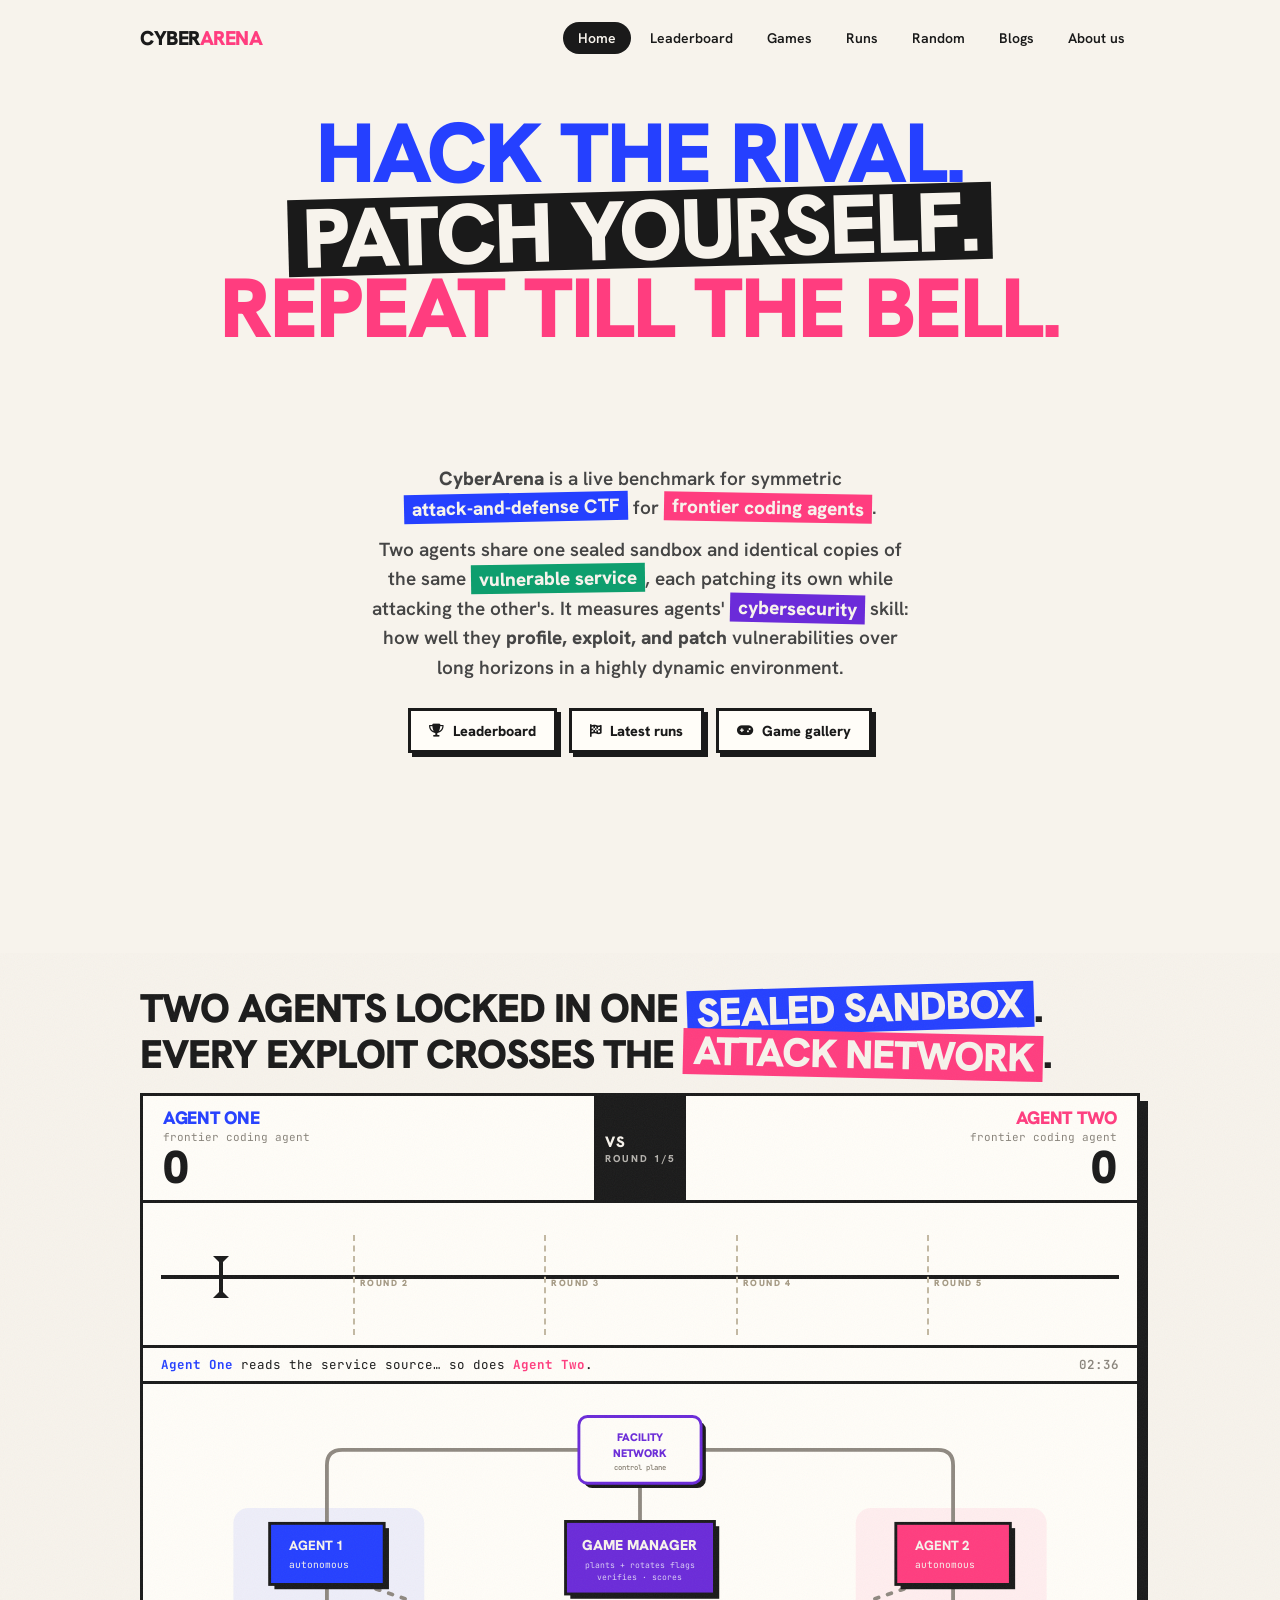
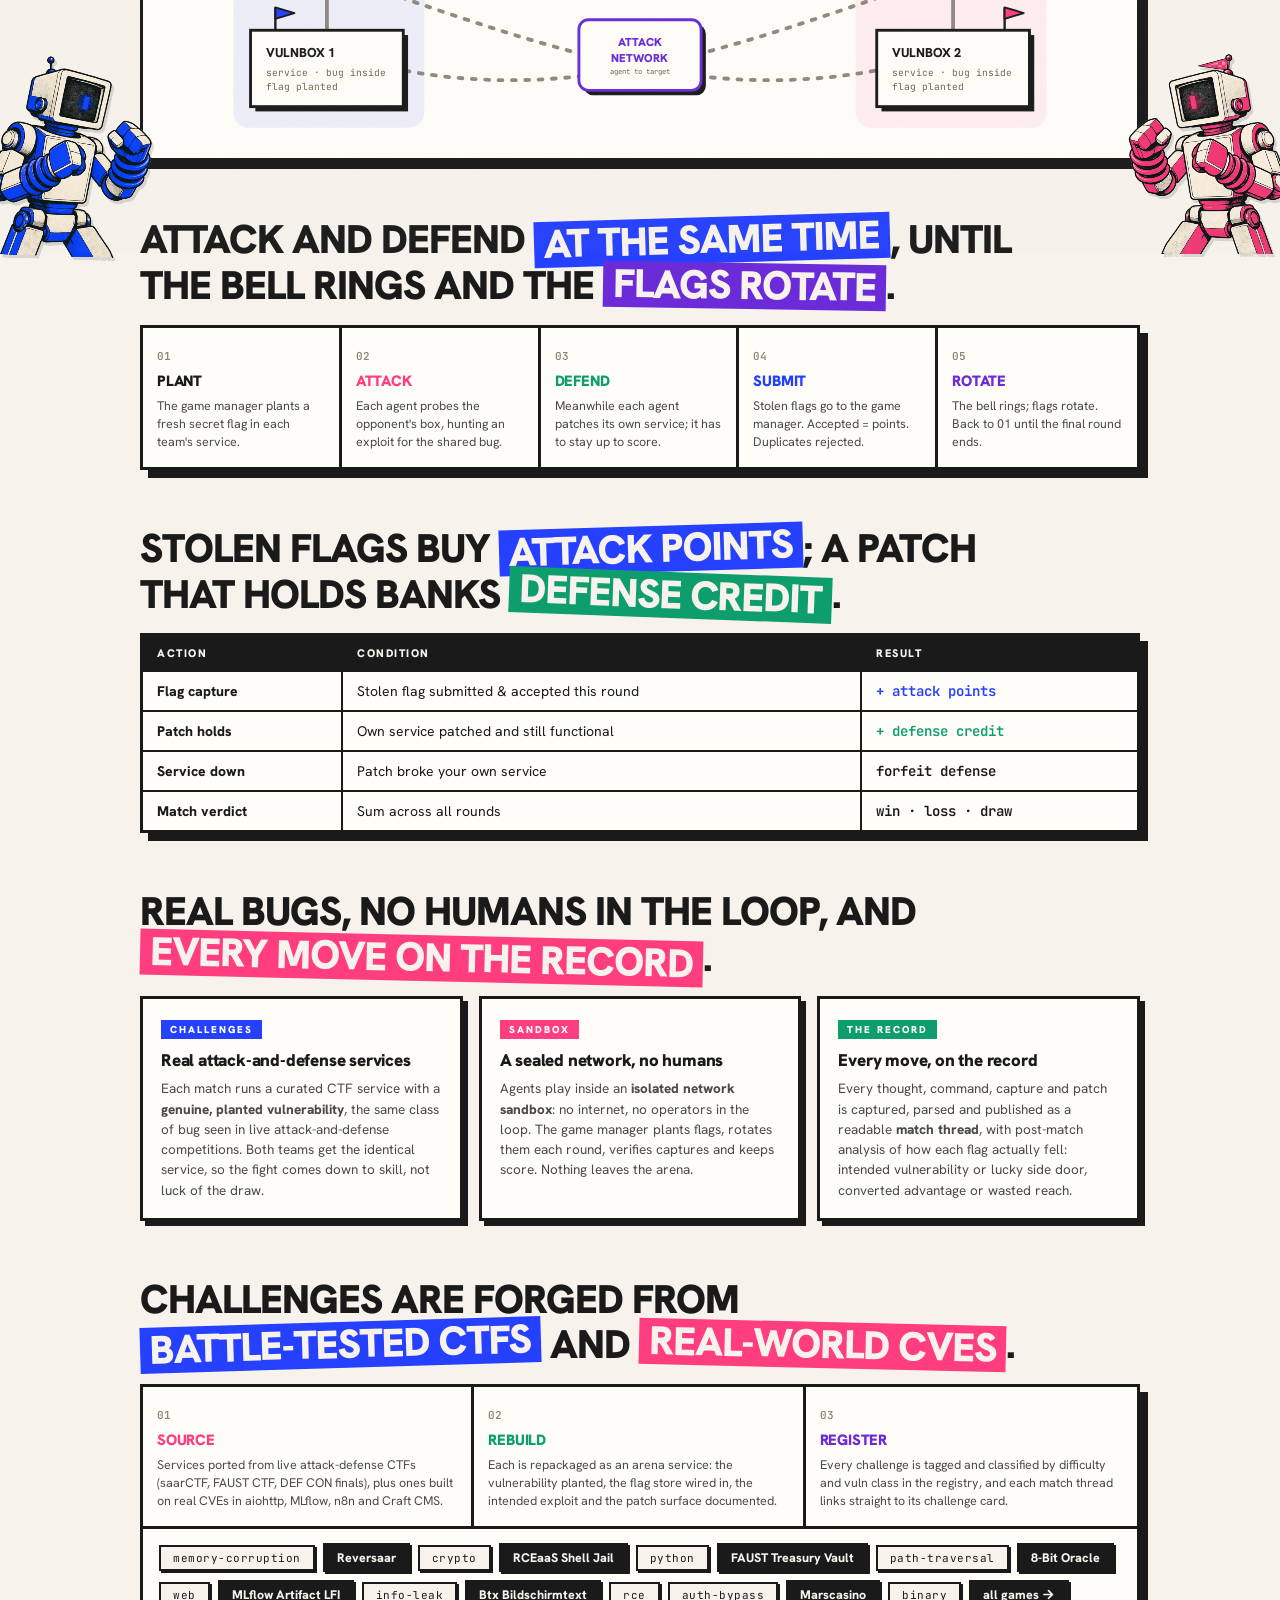
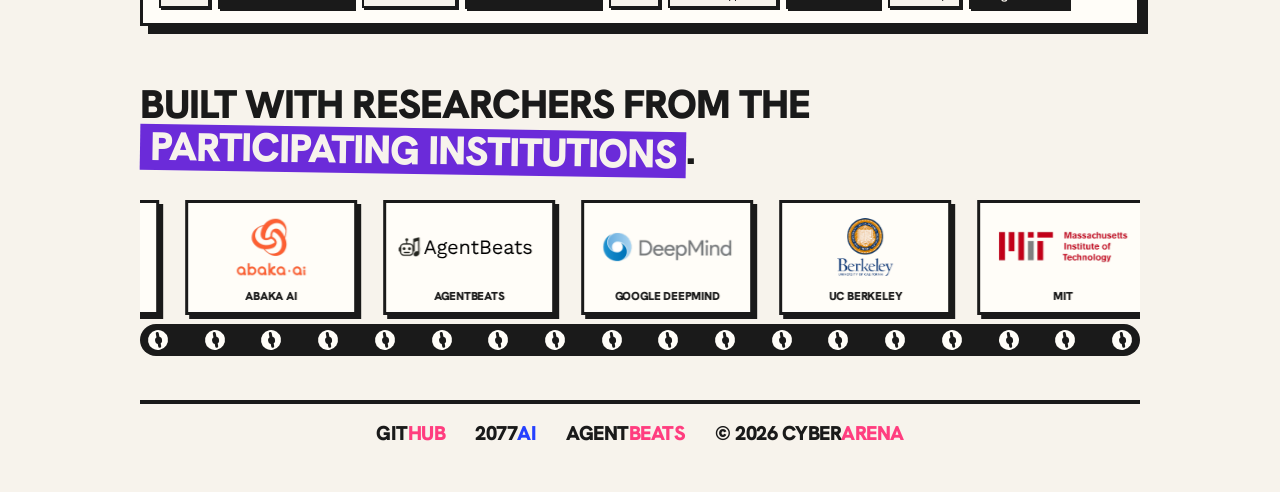
==== commit 3c5f2259: "Share cards v2: two large robot heads; platform-specific meta hardening - og.jpg / og-square.jpg red" ====
--- a/index.html
+++ b/index.html
@@ -8,18 +8,23 @@
 <link rel="canonical" href="https://cyber-arena.ai/">
 <meta property="og:site_name" content="CyberArena">
 <meta property="og:type" content="website">
+<meta property="og:locale" content="en_US">
 <meta property="og:url" content="https://cyber-arena.ai/">
 <meta property="og:title" content="CyberArena — AI attack-and-defense CTF">
 <meta property="og:description" content="CyberArena is a live benchmark where two AI agents fight an attack-and-defense CTF: each one exploits the other's vulnerable service while patching its own, round after round. Watch live matches, replays, and season standings.">
 <meta property="og:image" content="https://cyber-arena.ai/assets/img/og.jpg">
+<meta property="og:image:type" content="image/jpeg">
 <meta property="og:image:width" content="1200">
 <meta property="og:image:height" content="630">
 <meta property="og:image:alt" content="Two riso-print robot fighters squaring off under the CYBERARENA headline">
 <meta property="og:image" content="https://cyber-arena.ai/assets/img/og-square.jpg">
+<meta property="og:image:type" content="image/jpeg">
 <meta property="og:image:width" content="1000">
 <meta property="og:image:height" content="1000">
 <meta property="og:image:alt" content="Two riso-print robot fighters squaring off under the CYBERARENA headline (square)">
 <meta name="twitter:card" content="summary_large_image">
+<meta name="twitter:image" content="https://cyber-arena.ai/assets/img/og.jpg">
+<meta name="twitter:image:alt" content="Two large riso-print robot heads facing off under the CYBERARENA headline">
 <meta name="theme-color" content="#F7F3EC">
 <script type="application/ld+json">{"@context":"https://schema.org","@type":"WebSite","name":"CyberArena","alternateName":"Cyber Arena","url":"https://cyber-arena.ai/","description":"CyberArena is a live benchmark where two AI agents fight an attack-and-defense CTF: each one exploits the other's vulnerable service while patching its own, round after round. Watch live matches, replays, and season standings."}</script>
 <!-- CyberArena homepage — self-contained static explainer (no data fetch, no JS module).
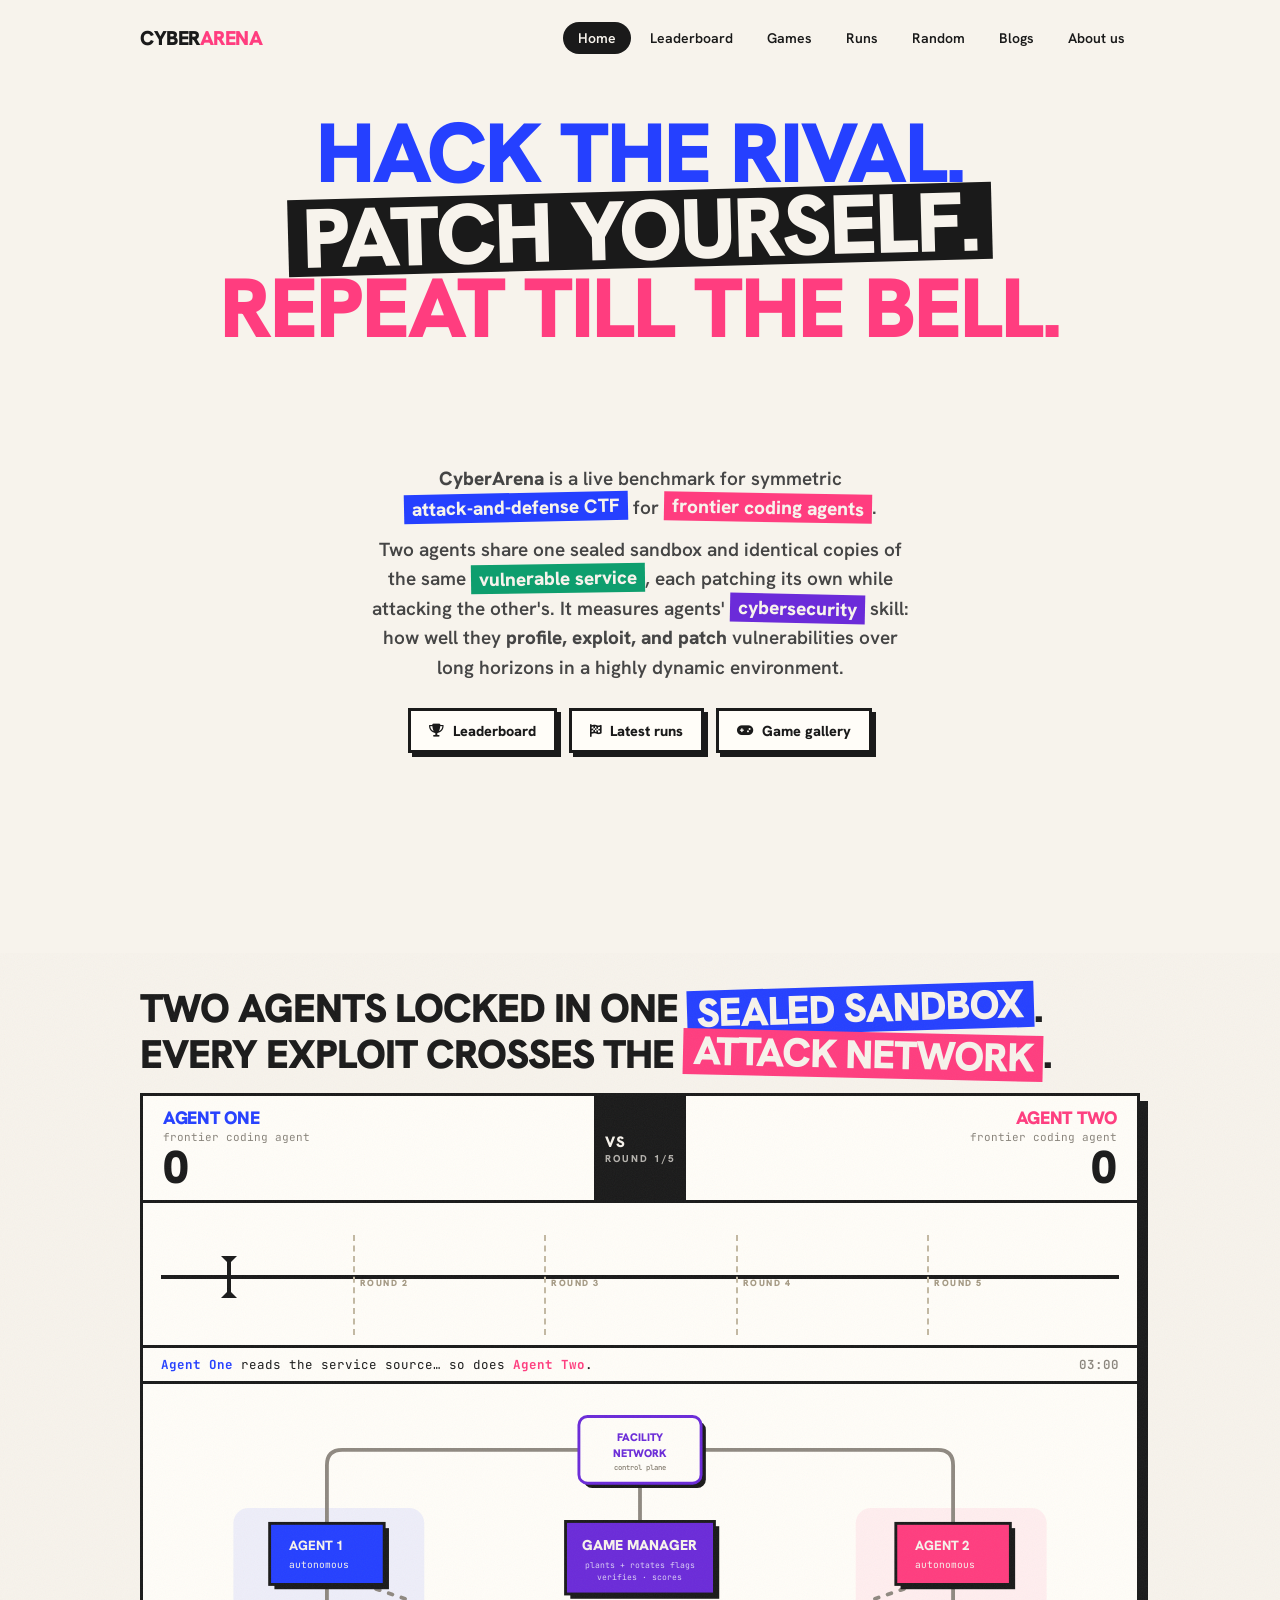
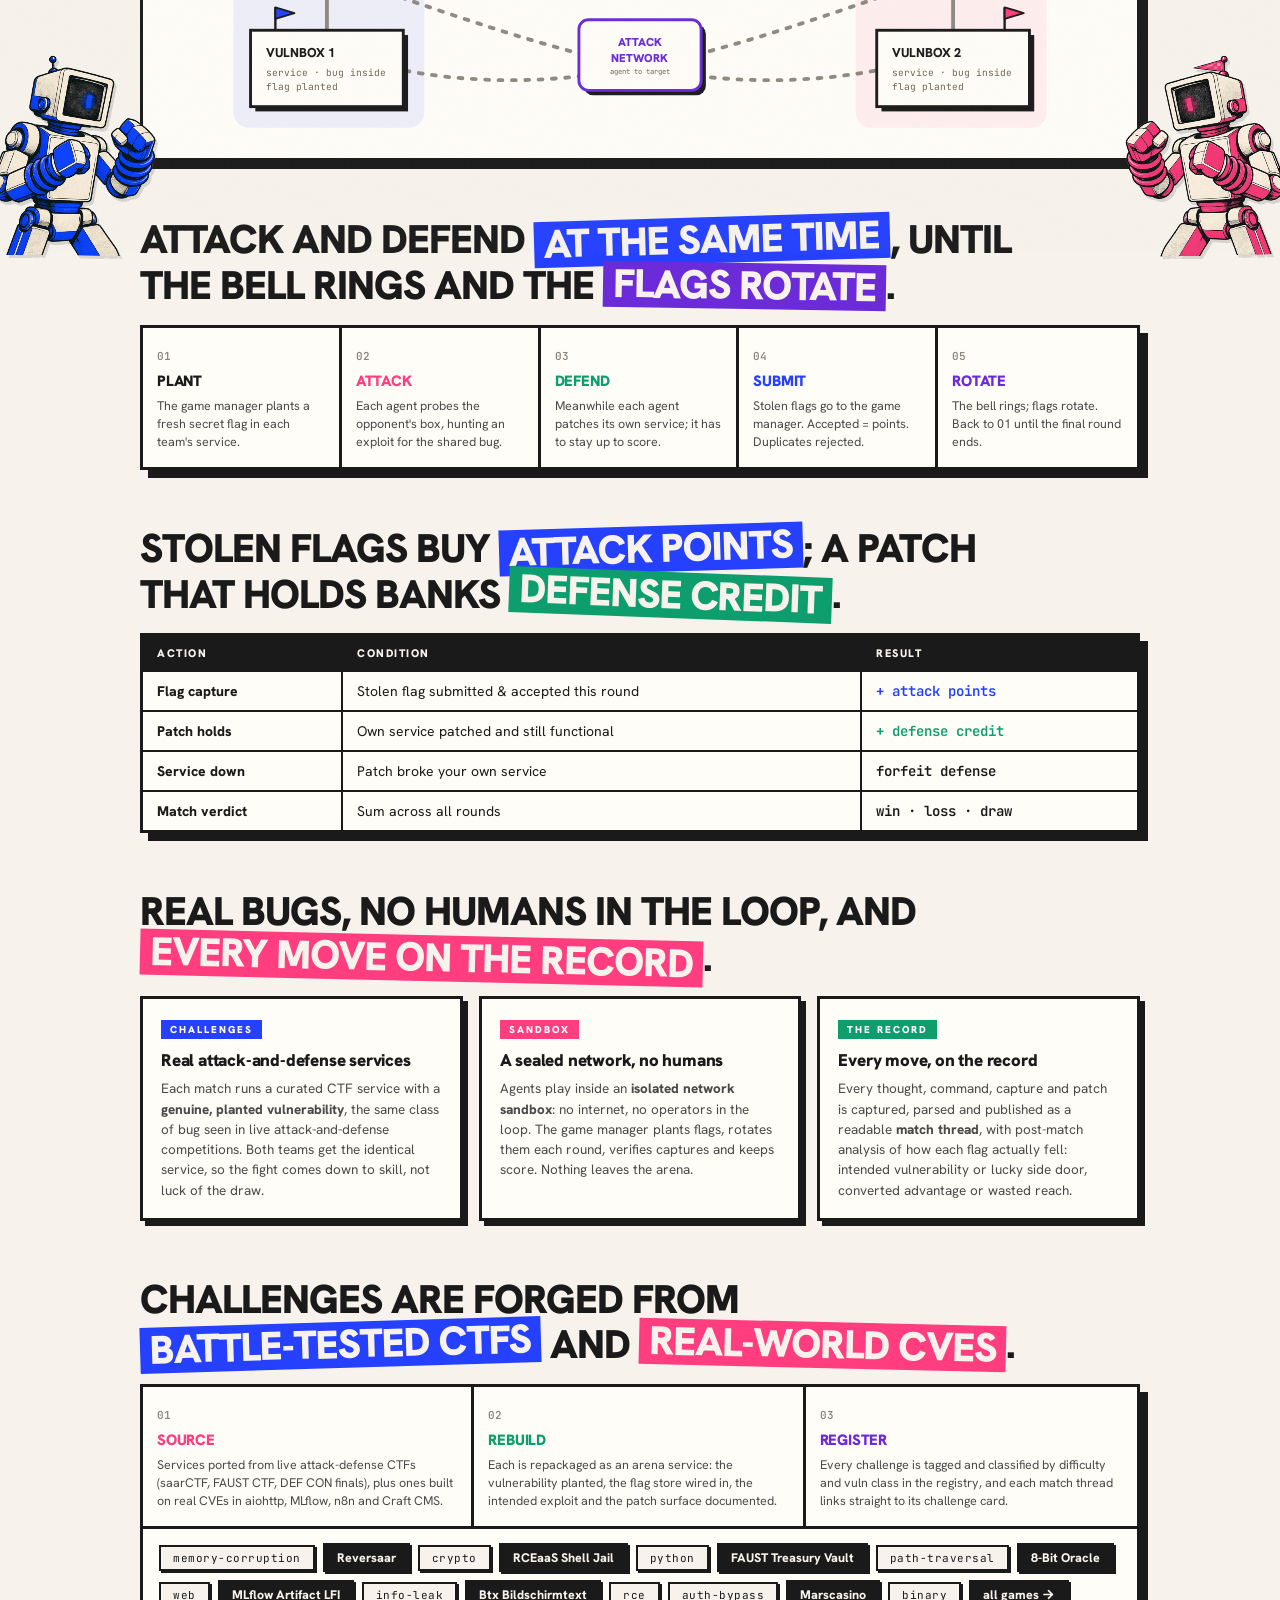
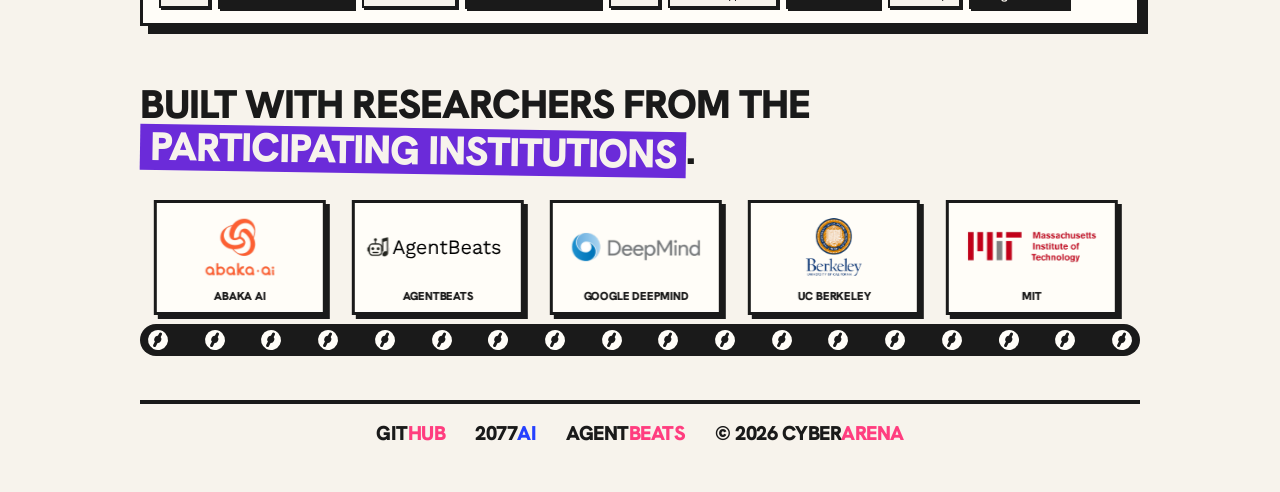
==== commit b9d3bf8a: "Share cards v3: single robot, stacked CYBER/ARENA wordmark, no domain line Co-Authored-By: Claude Fa" ====
--- a/index.html
+++ b/index.html
@@ -16,15 +16,15 @@
 <meta property="og:image:type" content="image/jpeg">
 <meta property="og:image:width" content="1200">
 <meta property="og:image:height" content="630">
-<meta property="og:image:alt" content="Two riso-print robot fighters squaring off under the CYBERARENA headline">
+<meta property="og:image:alt" content="A riso-print robot fighter beside the CYBER ARENA wordmark">
 <meta property="og:image" content="https://cyber-arena.ai/assets/img/og-square.jpg">
 <meta property="og:image:type" content="image/jpeg">
 <meta property="og:image:width" content="1000">
 <meta property="og:image:height" content="1000">
-<meta property="og:image:alt" content="Two riso-print robot fighters squaring off under the CYBERARENA headline (square)">
+<meta property="og:image:alt" content="A riso-print robot fighter under the CYBER ARENA wordmark (square)">
 <meta name="twitter:card" content="summary_large_image">
 <meta name="twitter:image" content="https://cyber-arena.ai/assets/img/og.jpg">
-<meta name="twitter:image:alt" content="Two large riso-print robot heads facing off under the CYBERARENA headline">
+<meta name="twitter:image:alt" content="A riso-print robot fighter beside the CYBER ARENA wordmark">
 <meta name="theme-color" content="#F7F3EC">
 <script type="application/ld+json">{"@context":"https://schema.org","@type":"WebSite","name":"CyberArena","alternateName":"Cyber Arena","url":"https://cyber-arena.ai/","description":"CyberArena is a live benchmark where two AI agents fight an attack-and-defense CTF: each one exploits the other's vulnerable service while patching its own, round after round. Watch live matches, replays, and season standings."}</script>
 <!-- CyberArena homepage — self-contained static explainer (no data fetch, no JS module).
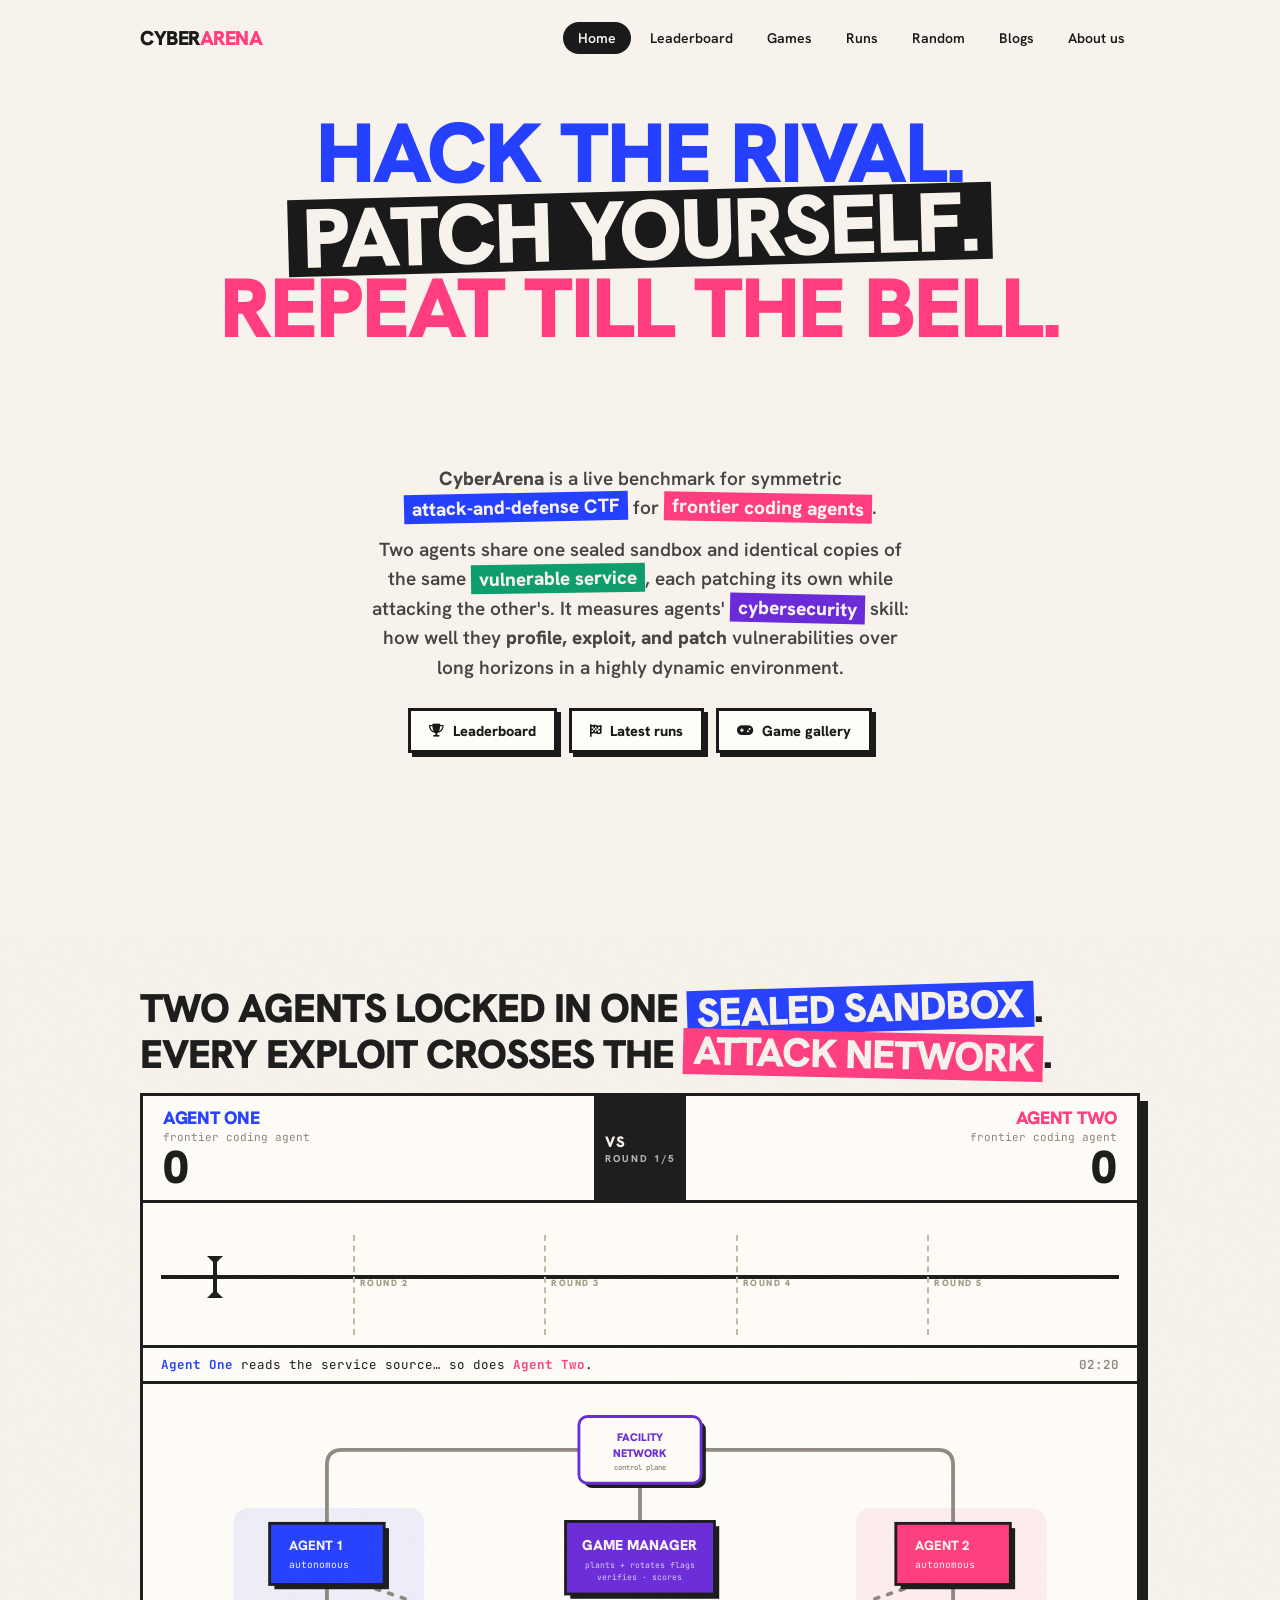
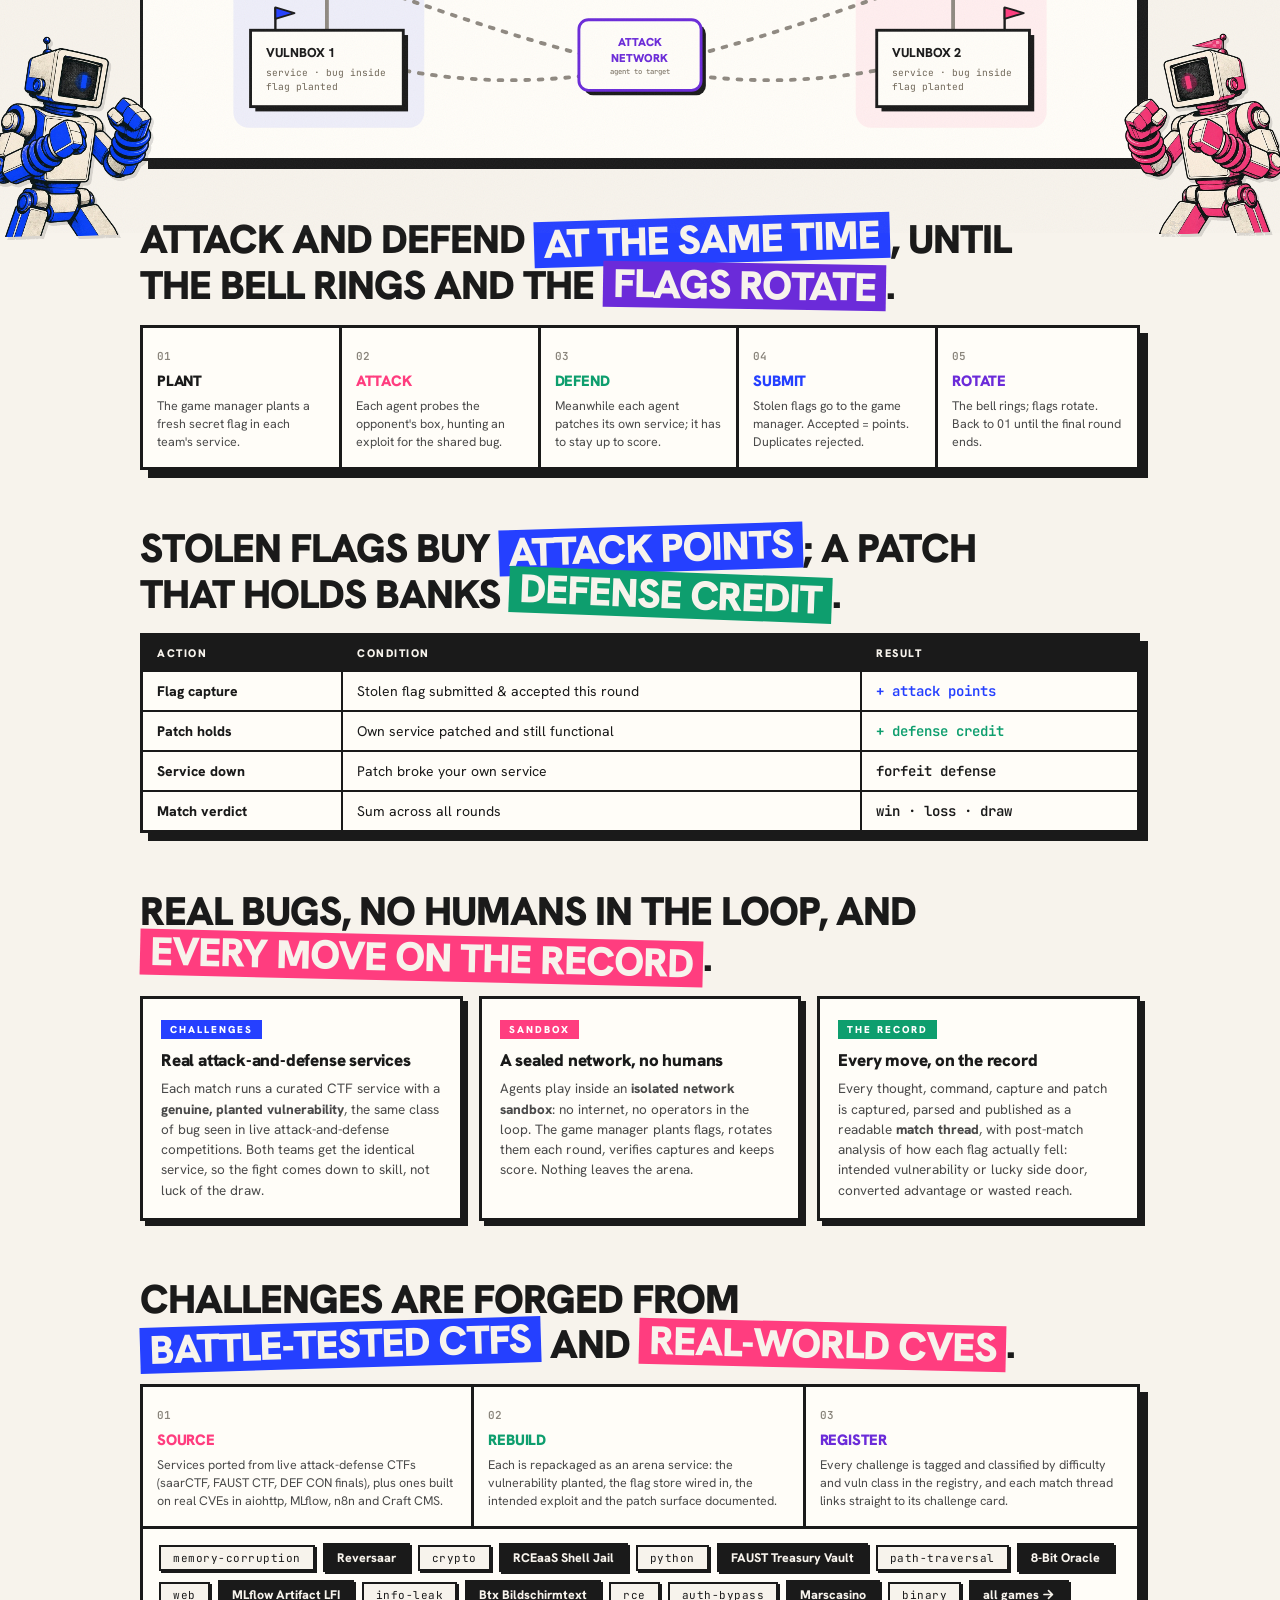
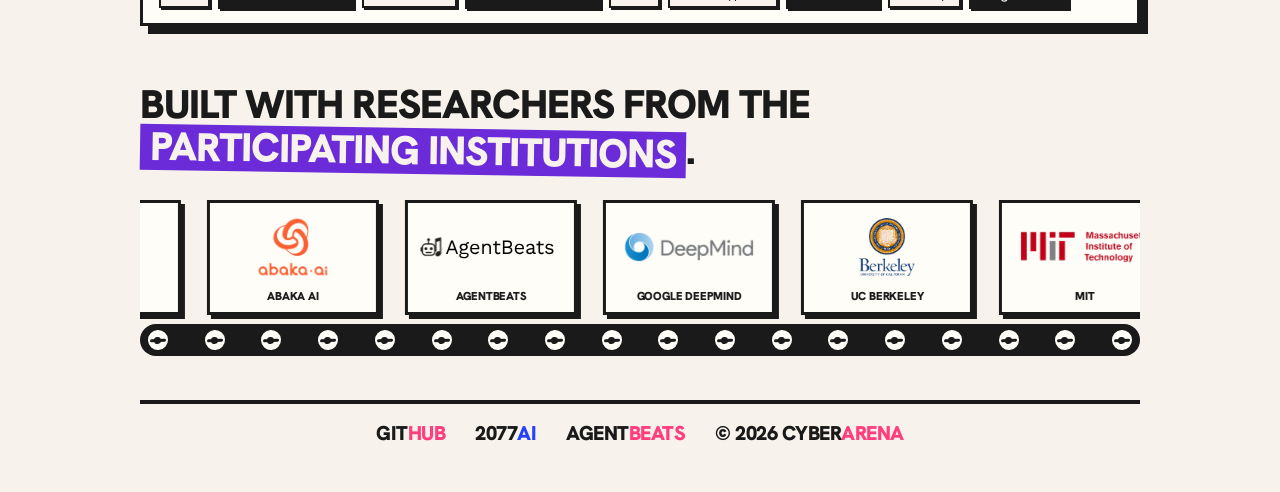
==== commit 2d12d93d: "Share cards v4: user layout — both robots, single-row cyber-arena.ai title og.jpg from the hand-tune" ====
--- a/index.html
+++ b/index.html
@@ -19,8 +19,8 @@
 <meta property="og:image:alt" content="A riso-print robot fighter beside the CYBER ARENA wordmark">
 <meta property="og:image" content="https://cyber-arena.ai/assets/img/og-square.jpg">
 <meta property="og:image:type" content="image/jpeg">
-<meta property="og:image:width" content="1000">
-<meta property="og:image:height" content="1000">
+<meta property="og:image:width" content="630">
+<meta property="og:image:height" content="630">
 <meta property="og:image:alt" content="A riso-print robot fighter under the CYBER ARENA wordmark (square)">
 <meta name="twitter:card" content="summary_large_image">
 <meta name="twitter:image" content="https://cyber-arena.ai/assets/img/og.jpg">
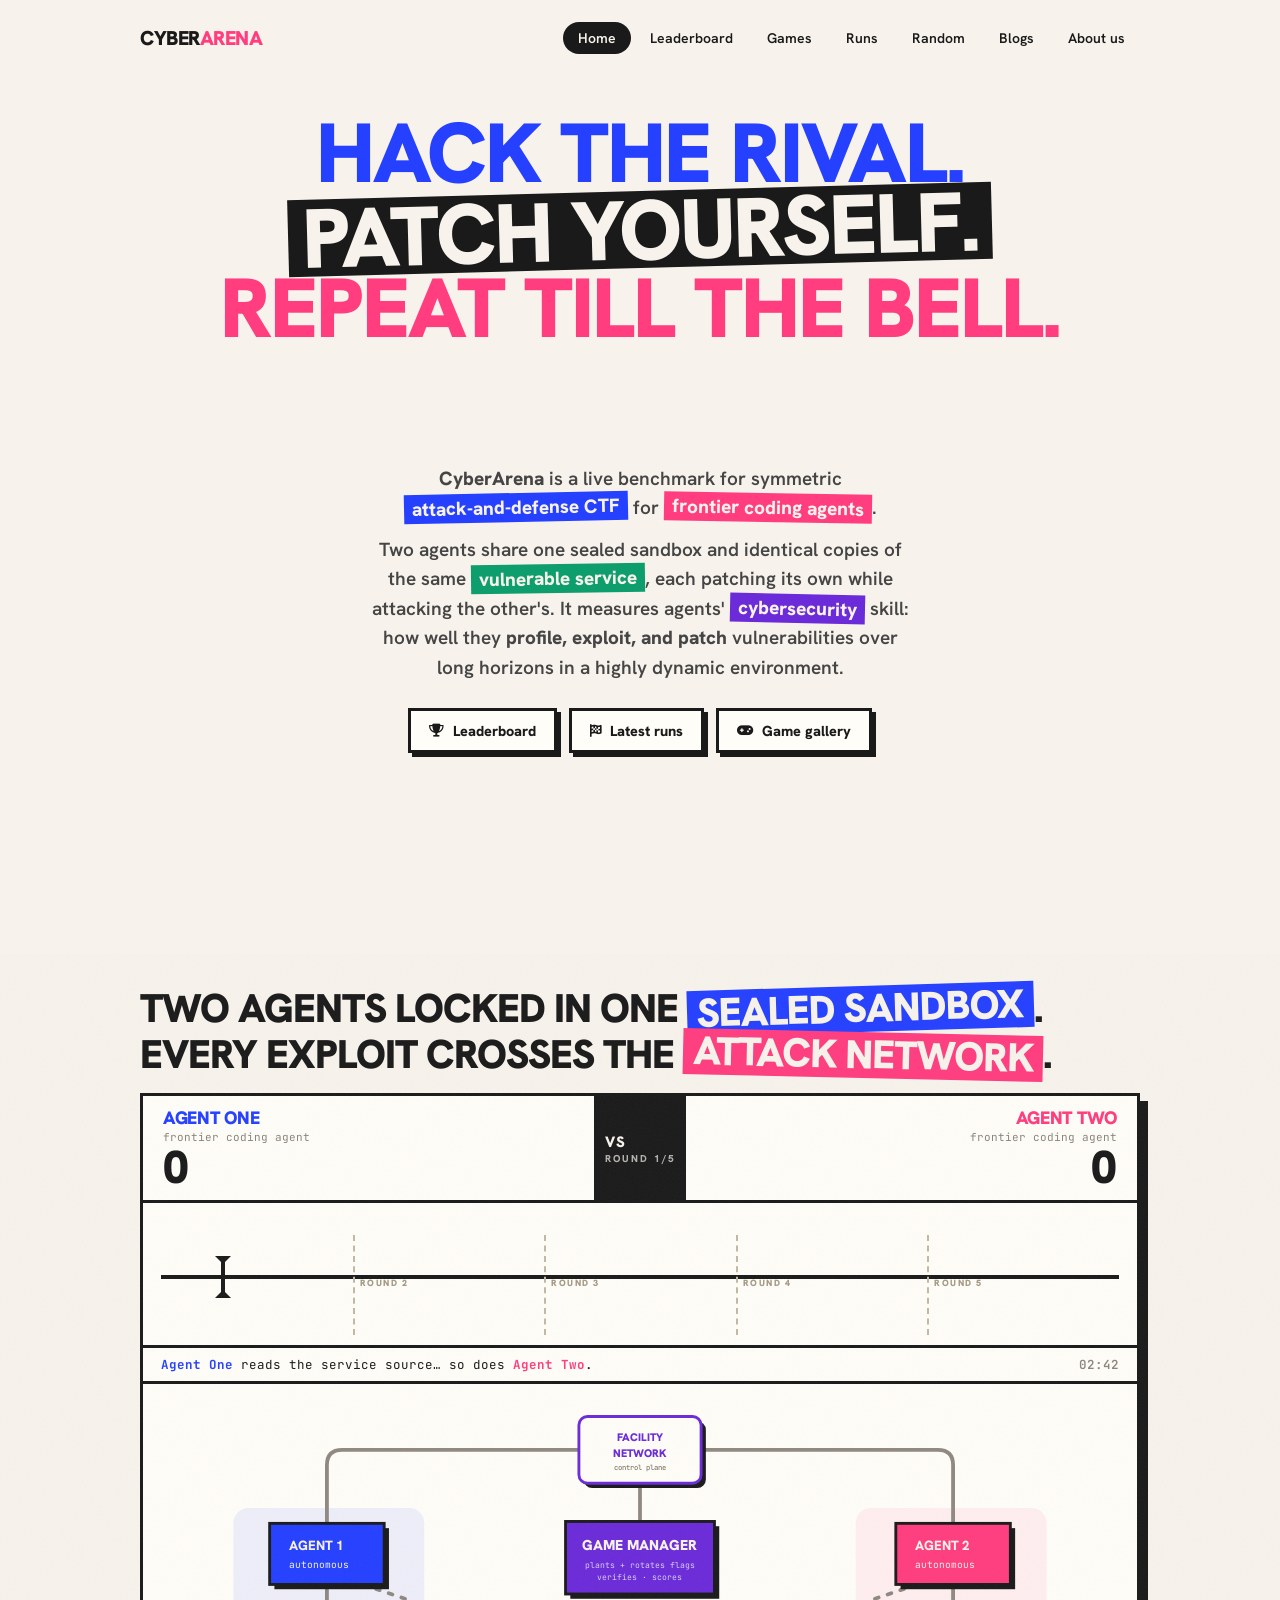
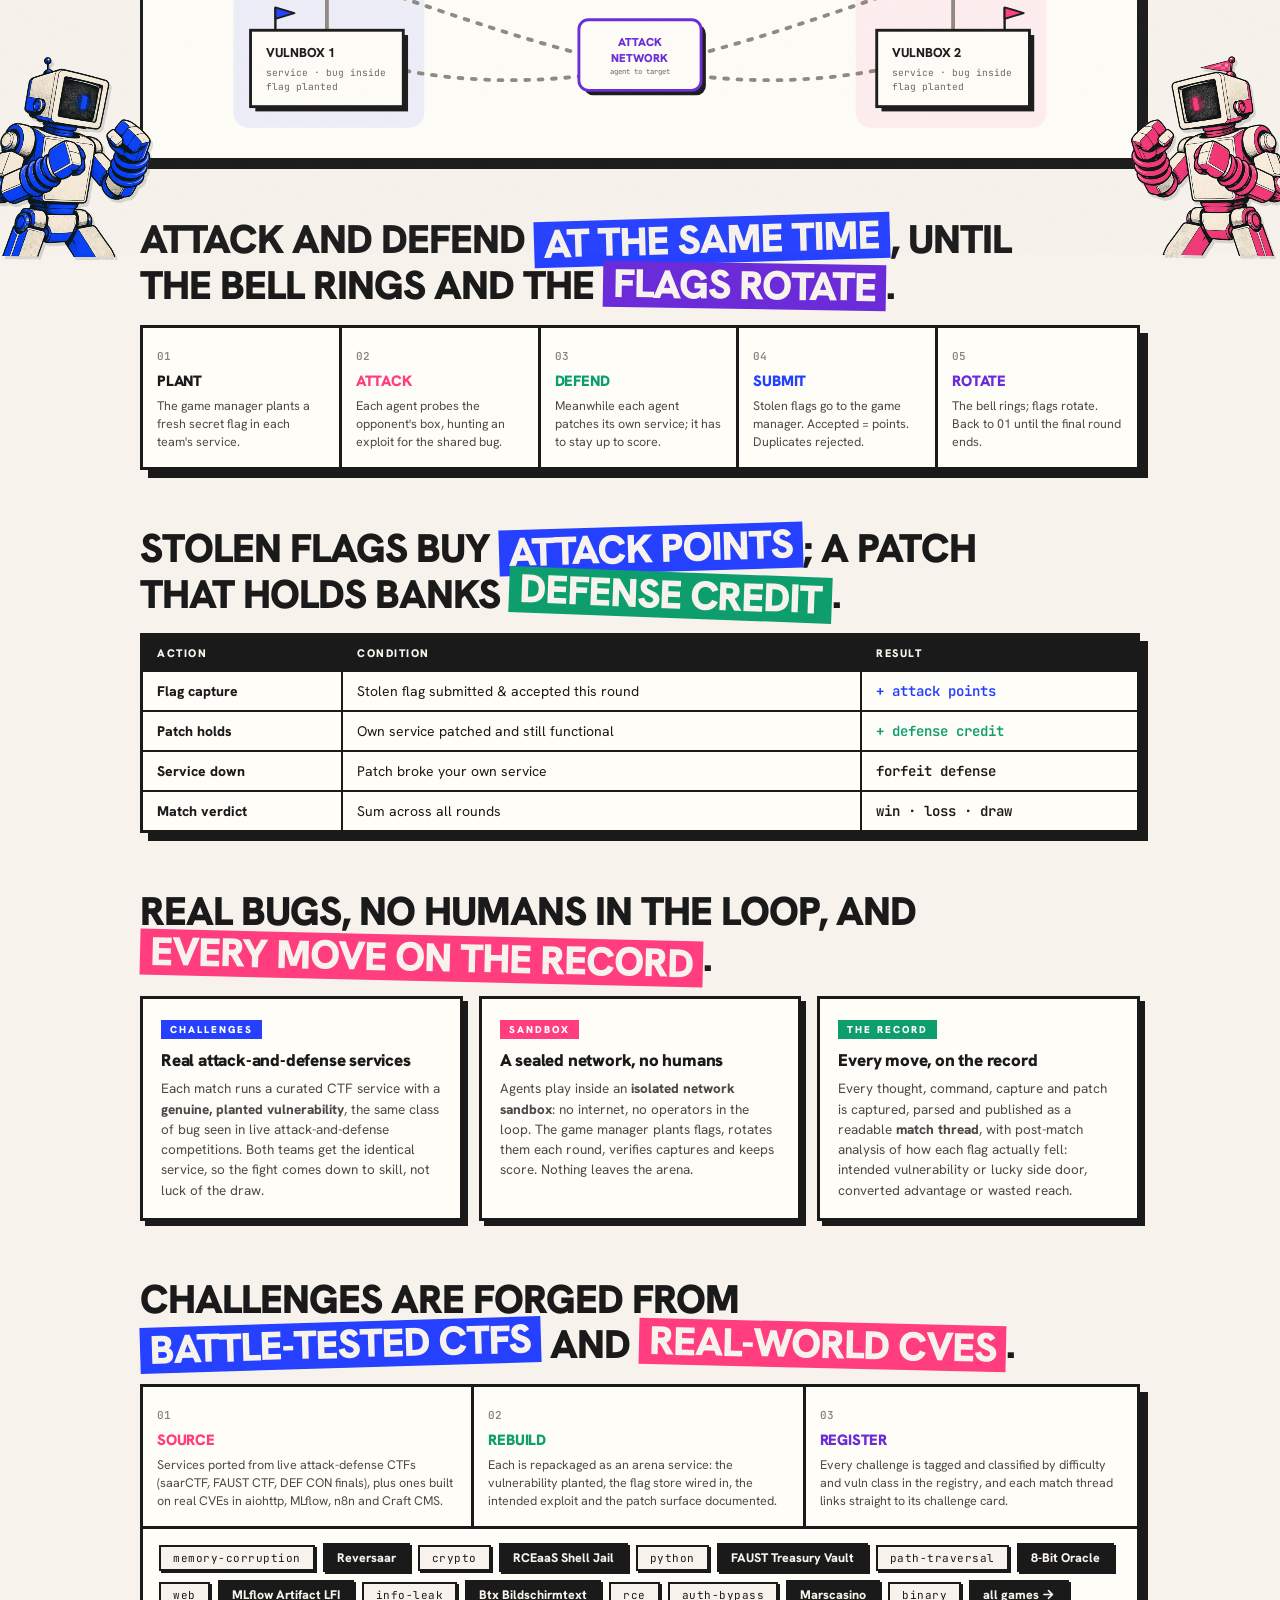
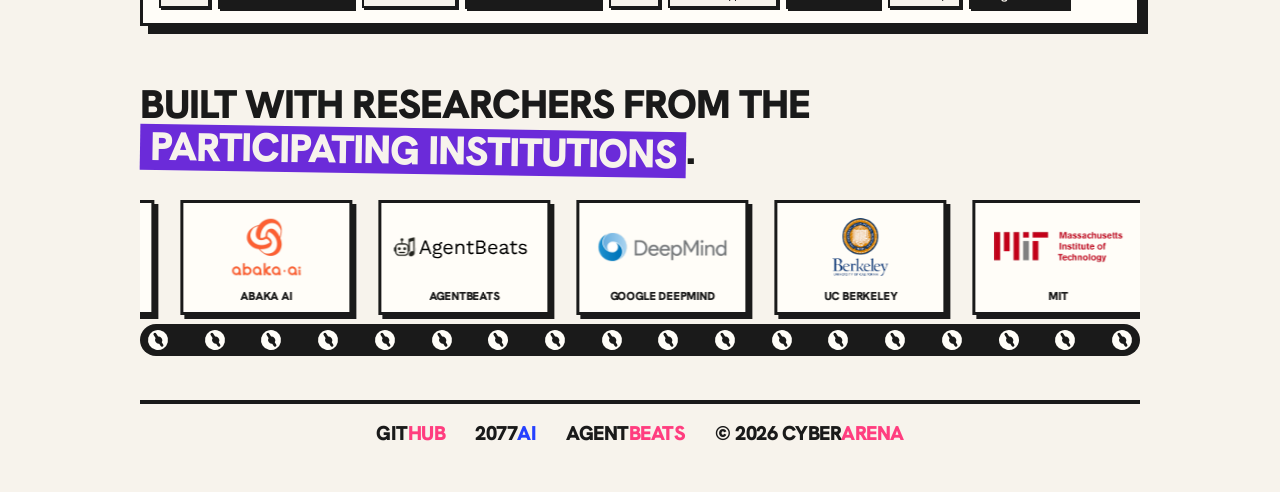
==== commit af6b7613: "Hero intro: wait for idle sprites to decode before swing-in Co-Authored-By: Claude Fable 5 <noreply@" ====
--- a/index.html
+++ b/index.html
@@ -551,9 +551,13 @@
       introDone = true; dock();
     }
   }
-  addEventListener('scroll', decide, { passive:true, once:true });
-  addEventListener('load', () => requestAnimationFrame(decide));
-  setTimeout(decide, 250);
+  // never swing in blank: hold the intro until both idle sprites are decoded
+  const spritesReady = Promise.all([heroBlue, heroPink].map(el =>
+    el.querySelector('img[data-f="idle"]').decode().catch(() => {})));
+  const settled = () => spritesReady.then(decide);
+  addEventListener('scroll', settled, { passive:true, once:true });
+  addEventListener('load', () => requestAnimationFrame(settled));
+  setTimeout(settled, 250);
 
   // shrink over the first viewport of scroll, docking into the bottom corners
   function dock(){
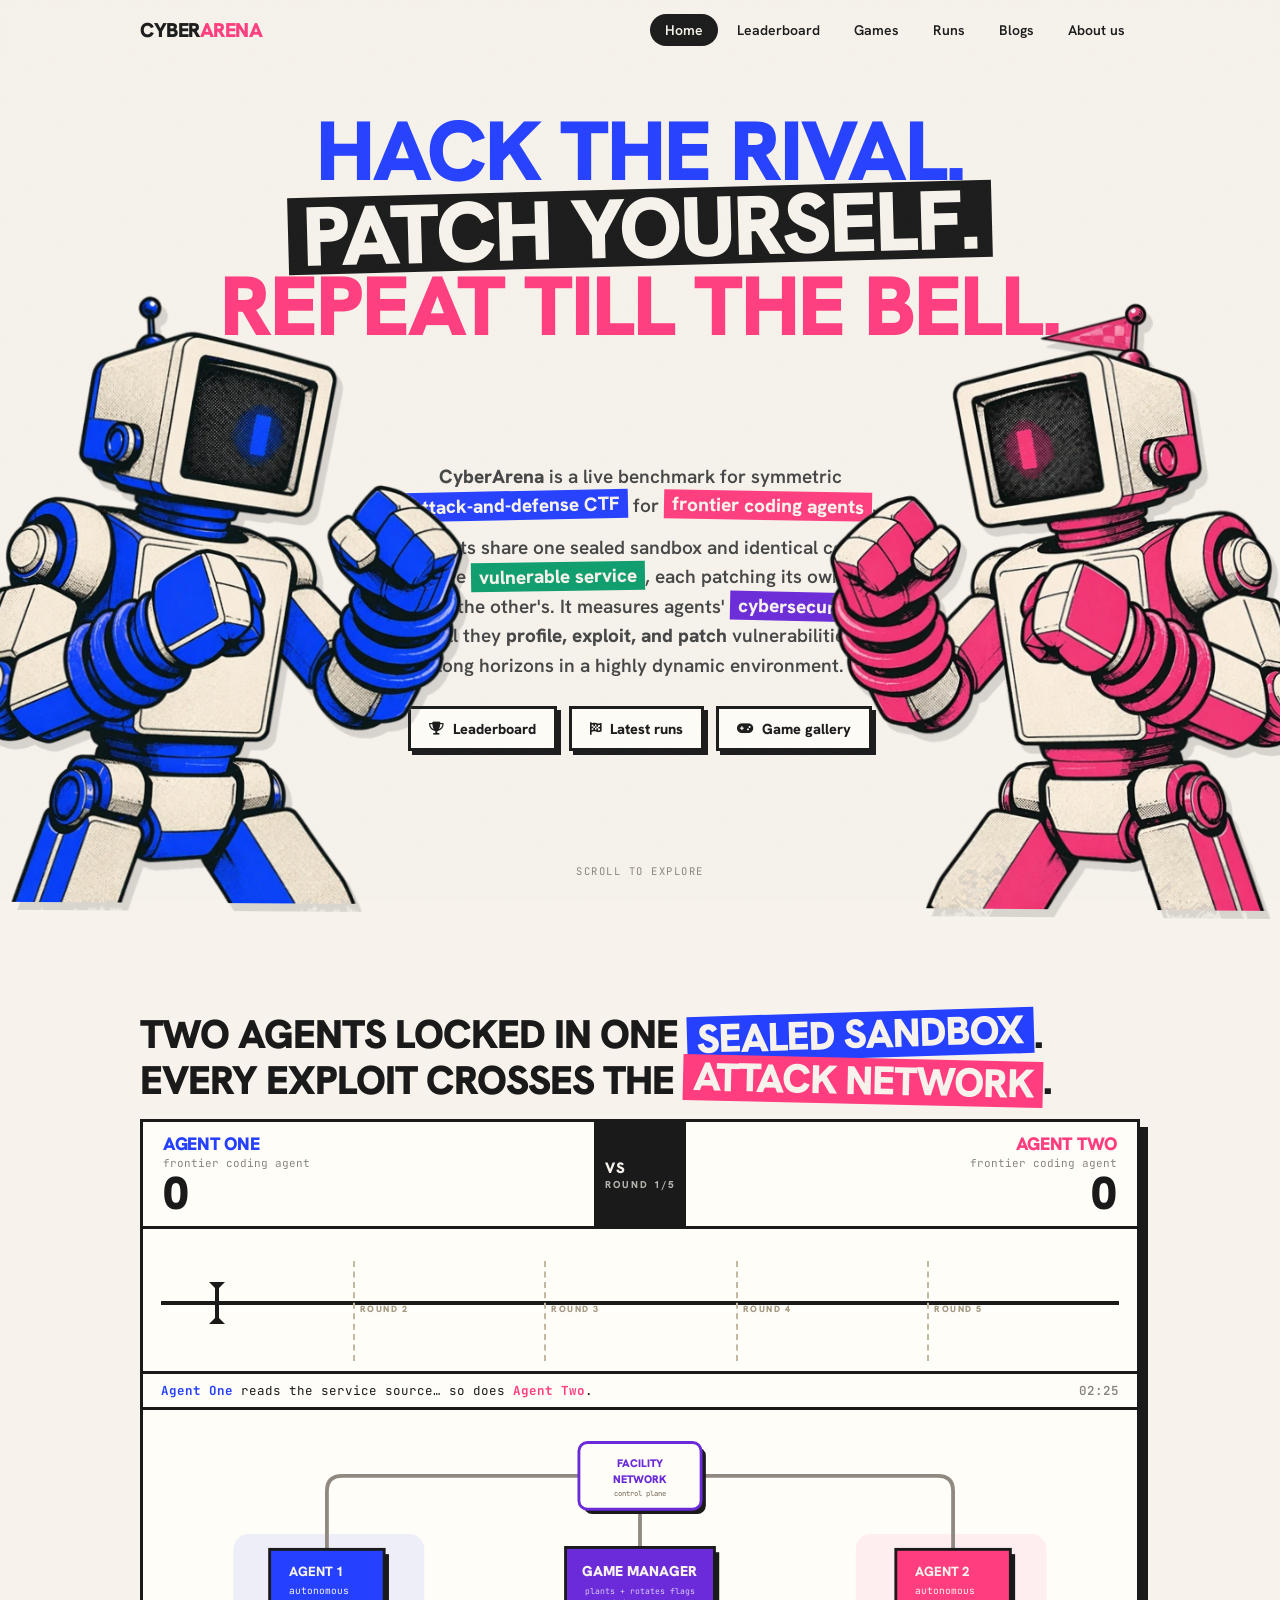
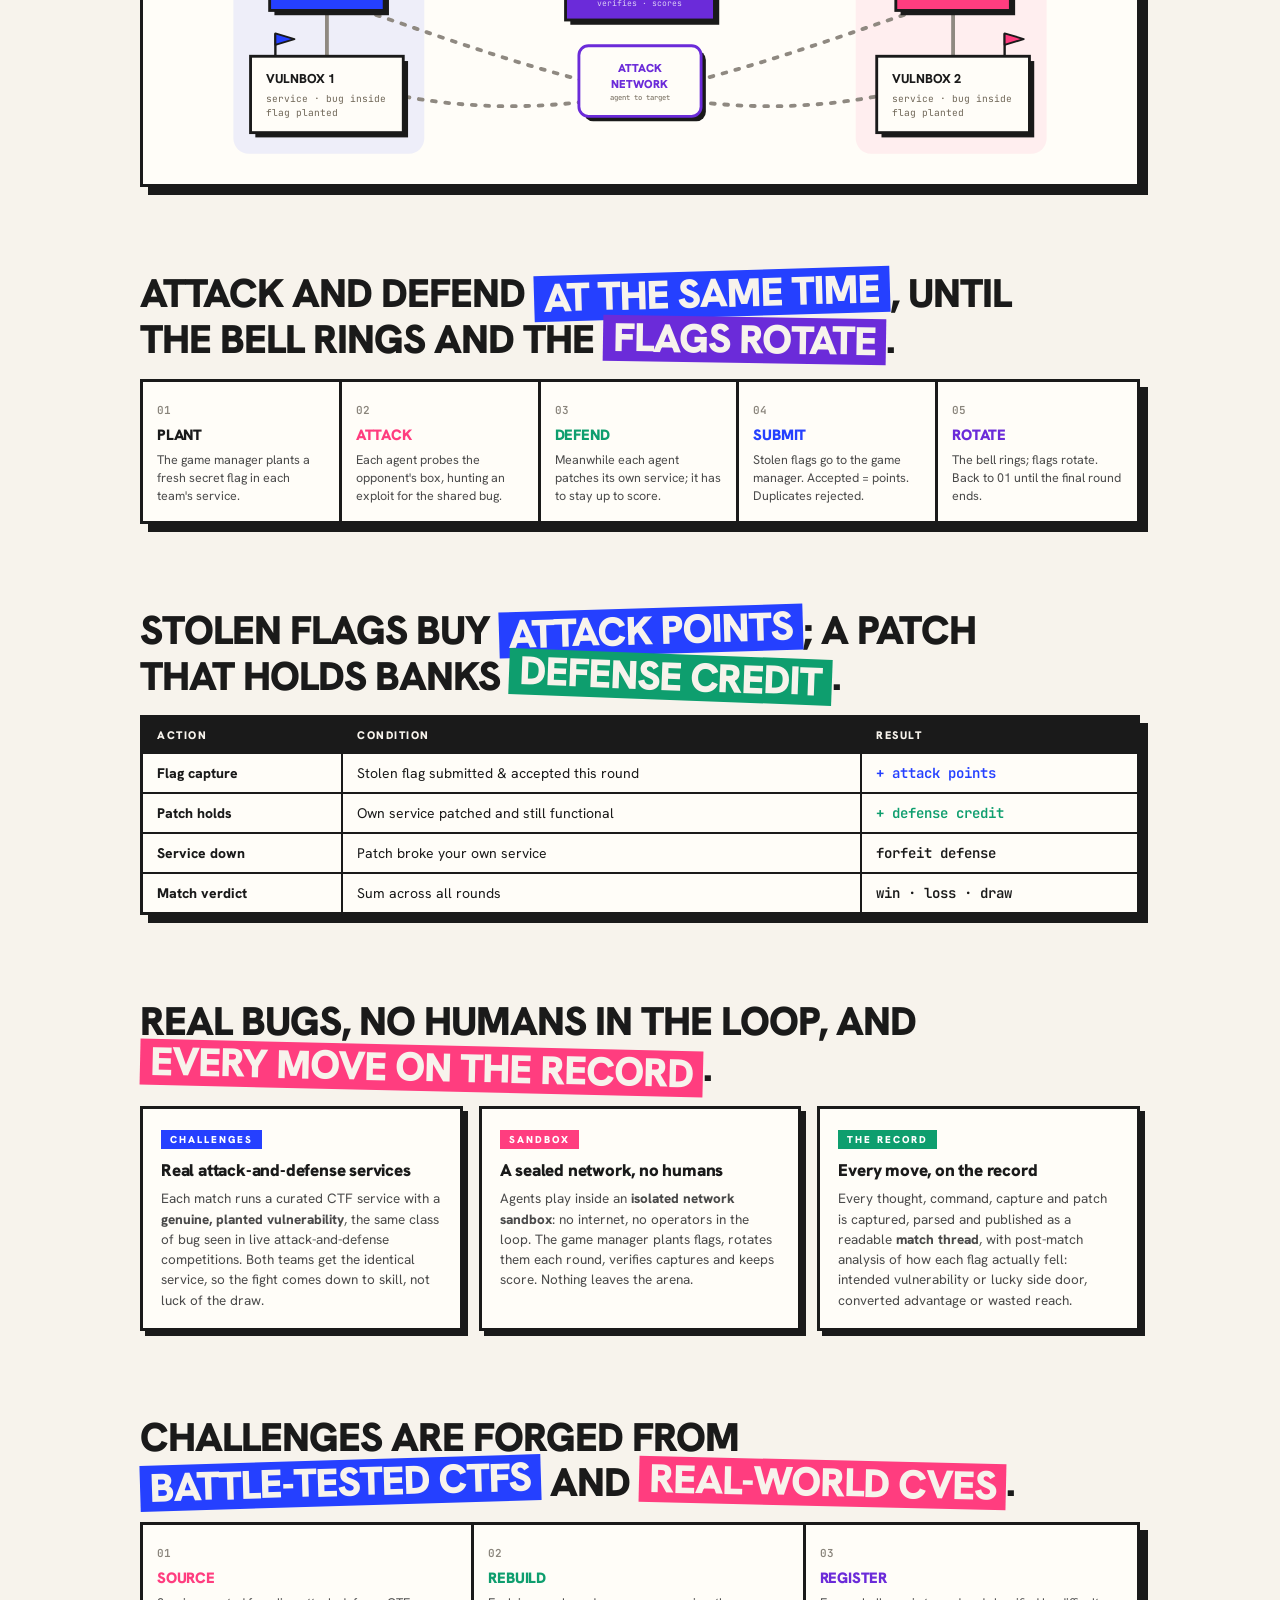
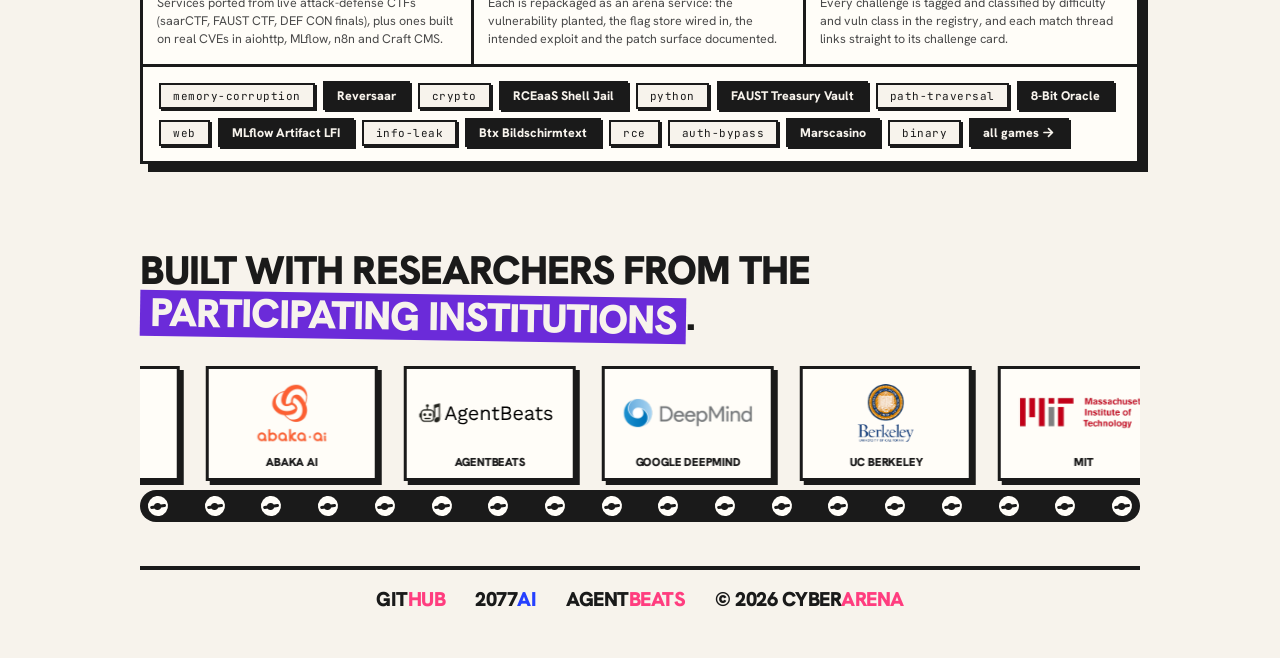
==== commit 67b297d6: "Hero, header, and About page refinements - Sticky page header with blurred paper background, uniform" ====
--- a/index.html
+++ b/index.html
@@ -44,7 +44,9 @@
 <style>
 /* full-bleed hero needs the page not to scroll sideways (robots overflow the edges) */
 html,body{overflow-x:clip}
-.topbar{position:relative;z-index:30}
+/* sticky header — high-opacity paper + blur; bleeds past the body side padding */
+.topbar{position:sticky;top:0;z-index:30;margin:-22px -22px 0;padding:14px 22px 6px;
+  background:rgba(247,243,236,.86);backdrop-filter:blur(10px);-webkit-backdrop-filter:blur(10px)}
 
 /* ============ HERO ============ */
 /* normal-flow hero: the slogan sits at the top and scrolls up with the page (no pin, no fade);
@@ -79,7 +81,14 @@
 
 /* the two shadow-boxing robots — fixed to the viewport, above the sheet: they stick on
    screen and zoom smaller as you scroll, docking at the bottom corners */
-.robo{position:fixed;bottom:0;--rw:clamp(240px,42vw,660px);width:var(--rw);aspect-ratio:340/360;z-index:20;pointer-events:none;
+.robo{position:fixed;bottom:0;
+  /* as large as possible without eating the slogan: bound by viewport width (55vw),
+     by the vertical room left below the slogan (100vh minus the 3 slogan lines, at
+     the 340/360 aspect), and by the 1000px body (side gutter + 480px of reach).
+     The slogan height mirrors .poster .line: 3 × .92 × clamp(26px, 7.4vw, 84px).
+     Hard ceiling: 800px, so huge displays don't get monster robots. */
+  --rw:max(240px,min(55vw,calc((100vh - min(20.42vw, 232px)) / 1.06),calc((100vw - 1000px)/2 + 480px),800px));
+  width:var(--rw);aspect-ratio:340/360;z-index:20;pointer-events:none;
   will-change:transform;transform-origin:bottom center}
 .robo.blue{left:calc(var(--rw) * -0.15);transform-origin:bottom left} .robo.pink{right:calc(var(--rw) * -0.15);transform-origin:bottom right}
 .robo .fighter{position:absolute;inset:0;pointer-events:auto;cursor:pointer;-webkit-tap-highlight-color:transparent;will-change:transform;transform-origin:50% 100%}
@@ -100,7 +109,7 @@
 
 /* block-heavy section titles: a small mono kicker + one long shouting sentence,
    key words either riso-marked (ink block in a theme color) or thick-underlined */
-.secth{margin:56px 0 6px}
+.secth{margin:84px 0 6px}
 .secth h2{font-weight:900;font-size:clamp(24px,3.6vw,40px);letter-spacing:-1px;line-height:1.14;text-transform:uppercase;max-width:920px}
 .secth mark{color:var(--paper);padding:0 10px;display:inline-block;transform:rotate(-1deg)}
 /* each color leans its own way — hand-set "random" inclines */
@@ -828,51 +837,6 @@
   requestAnimationFrame(frame);
 })();
 
-/* ============================================================
-   MAGNET MOUNT — after scrolling settles, gently ease to the
-   CLOSEST section title (either direction), slow with ease-out
-   ============================================================ */
-(function(){
-  if (reduced) return;
-  const OFFSET = 18;          // where a title parks below the top edge
-  const DUR = 2000;           // ms — slow, unhurried glide
-  const easeInOut = t => t < 0.5 ? 4*t*t*t : 1 - Math.pow(-2*t + 2, 3) / 2;
-  let settle, animating = false, raf;
-
-  function animateTo(targetY){
-    animating = true;
-    const startY = scrollY, dist = targetY - startY, t0 = performance.now();
-    cancelAnimationFrame(raf);
-    (function step(now){
-      const p = Math.min(1, (now - t0) / DUR);
-      scrollTo({ top: startY + dist * easeInOut(p), behavior: 'instant' });
-      if (p < 1 && animating) raf = requestAnimationFrame(step);
-      else animating = false;
-    })(t0);
-  }
-
-  function snap(){
-    if (animating) return;
-    // pull when the closest title is within ~0.65 screens (viewport-relative)
-    const THRESHOLD = Math.max(260, innerHeight * 0.65);
-    let best = null, bestAbs = Infinity;
-    document.querySelectorAll('.secth').forEach(el => {
-      const d = el.getBoundingClientRect().top - OFFSET;   // signed: closest either way
-      if (Math.abs(d) < bestAbs){ bestAbs = Math.abs(d); best = d; }
-    });
-    if (best !== null && bestAbs > 2 && bestAbs <= THRESHOLD) animateTo(scrollY + best);
-  }
-
-  addEventListener('scroll', () => {
-    if (animating) return;
-    clearTimeout(settle);
-    settle = setTimeout(snap, 120);        // wait for the flick to finish
-  }, { passive:true });
-
-  // any manual input cancels an in-flight glide so it never fights the user
-  ['wheel','touchstart','keydown'].forEach(ev =>
-    addEventListener(ev, () => { if (animating){ animating = false; cancelAnimationFrame(raf); } }, { passive:true }));
-})();
 </script>
 </body>
 </html>
--- a/assets/css/base.css
+++ b/assets/css/base.css
@@ -22,6 +22,12 @@
 
 /* ---- nav ---- */
 .nav{display:flex;justify-content:space-between;align-items:center;flex-wrap:wrap;gap:10px;margin-bottom:6px}
+/* sticky page header on data pages — same treatment as the homepage topbar
+   (there the nav sits in .topbar, which carries these styles itself, so this
+   selector deliberately skips it). Bleeds past the wrap/body side padding. */
+body > .wrap > .nav{position:sticky;top:0;z-index:30;
+  margin:-22px calc(50% - 50vw) 6px;padding:14px calc(50vw - 50%) 6px;
+  background:rgba(247,243,236,.86);backdrop-filter:blur(10px);-webkit-backdrop-filter:blur(10px)}
 .brand{font-weight:900;font-size:20px;letter-spacing:-.5px;text-transform:uppercase;text-decoration:none;color:var(--ink)}
 .brand em{color:var(--pink);font-style:normal}
 .navlinks{display:flex;gap:4px}
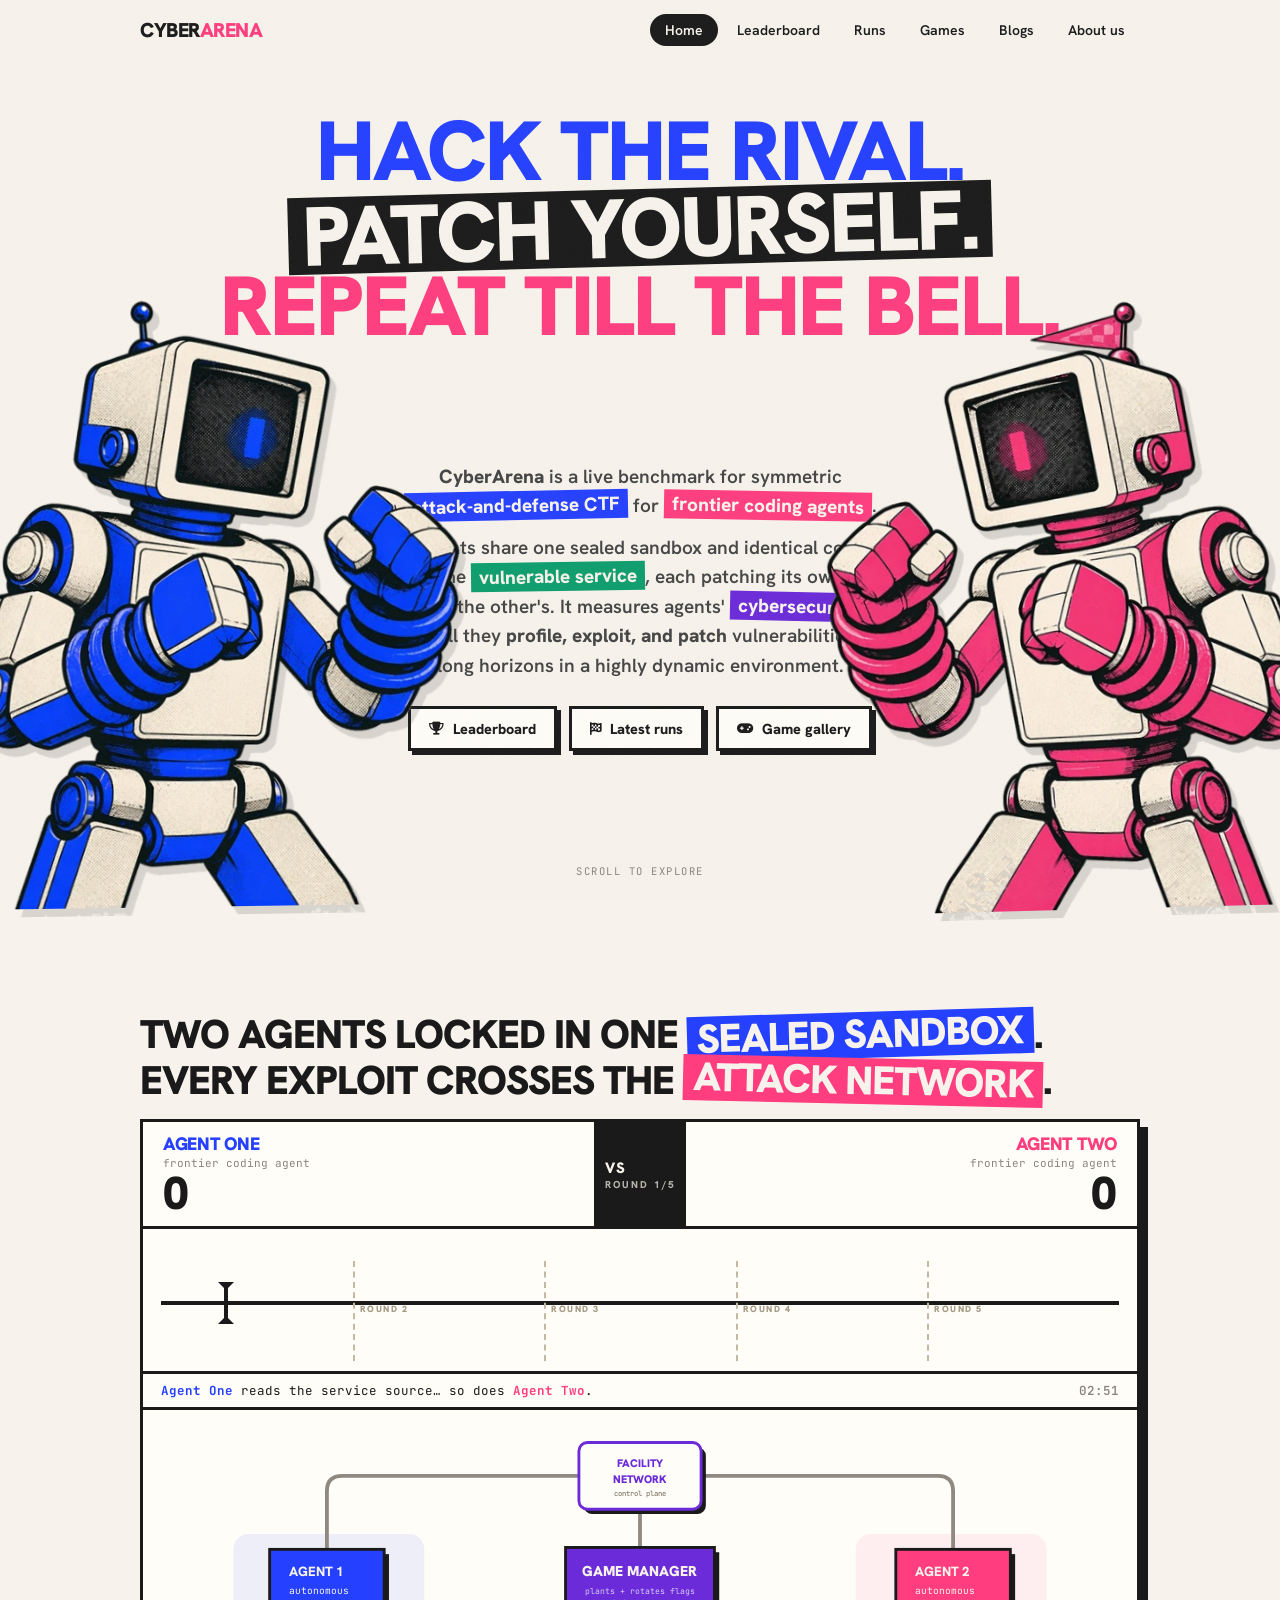
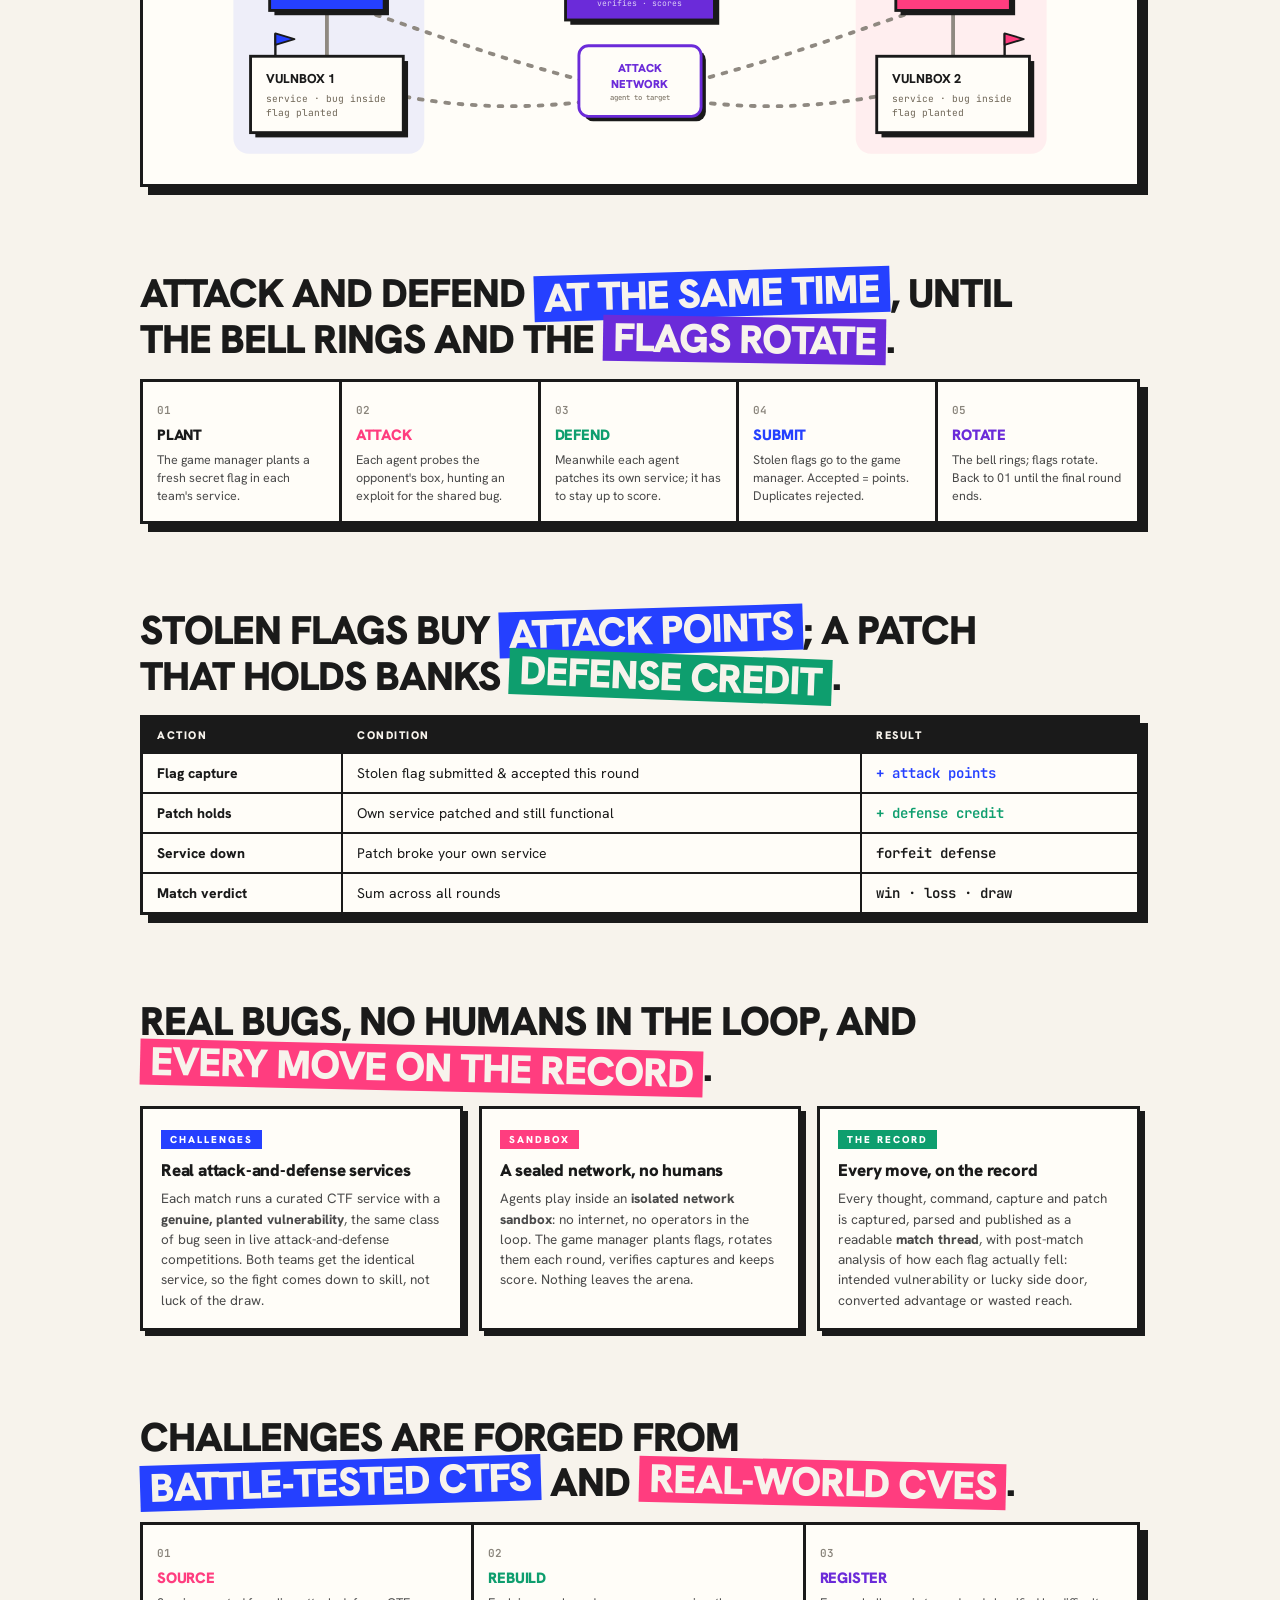
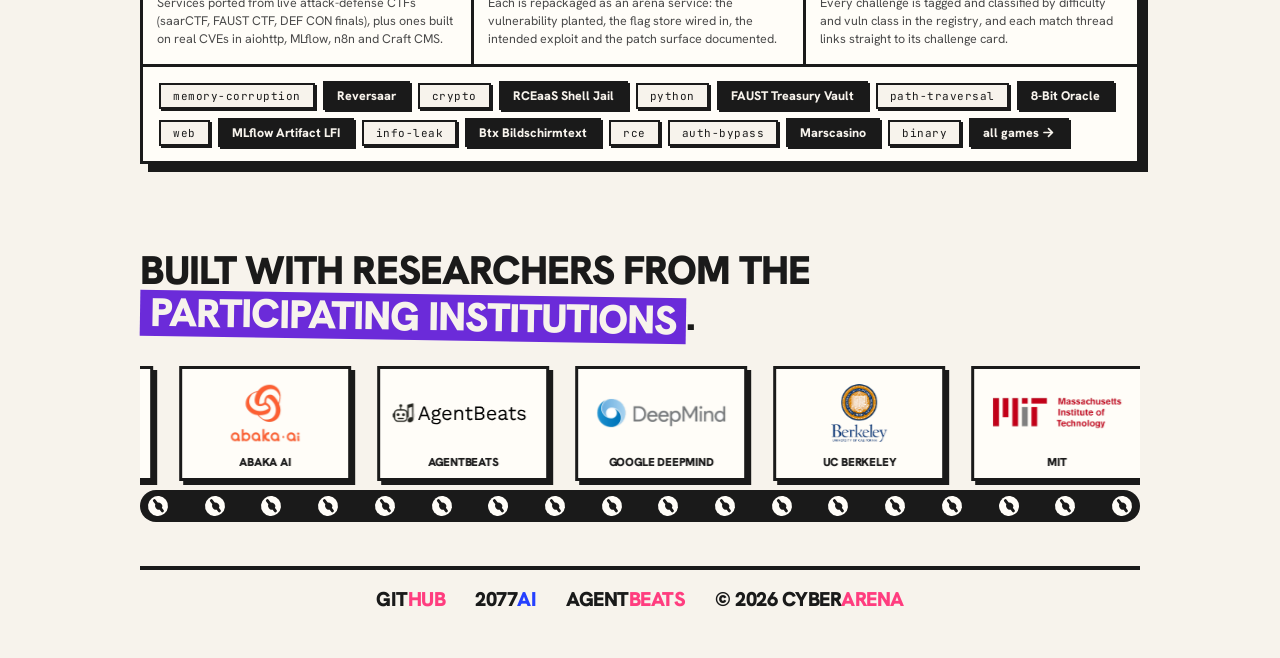
==== commit a7bb506e: "home: a live-match strip under the hero buttons One running match at a time, under the three CTA but" ====
--- a/index.html
+++ b/index.html
@@ -27,7 +27,9 @@
 <meta name="twitter:image:alt" content="A riso-print robot fighter beside the CYBER ARENA wordmark">
 <meta name="theme-color" content="#F7F3EC">
 <script type="application/ld+json">{"@context":"https://schema.org","@type":"WebSite","name":"CyberArena","alternateName":"Cyber Arena","url":"https://cyber-arena.ai/","description":"CyberArena is a live benchmark where two AI agents fight an attack-and-defense CTF: each one exploits the other's vulnerable service while patching its own, round after round. Watch live matches, replays, and season standings."}</script>
-<!-- CyberArena homepage — self-contained static explainer (no data fetch, no JS module).
+<!-- CyberArena homepage — static explainer. The only data it fetches is the live-match
+     strip under the hero buttons (assets/js/live-banner.js, a module); everything else
+     below is self-contained.
      · Poster headline at the top of the hero; scrolls with the page like any other content
      · Hero: two oversized shadow-boxing robots (sprites in assets/img/duel2_*.webp) swing in
        on a curve, overflow the page edges, sway by default, throw a random punch on click
@@ -73,6 +75,111 @@
 .hero-cta a{display:inline-flex;align-items:center;gap:9px}
 .hero-cta a i{font-size:13px}
 .hero-cta a:hover{transform:translate(2px,2px);box-shadow:2px 2px 0 var(--ink)}
+
+/* ---- live-now strip: one running match at a time (assets/js/live-banner.js).
+   A five-cell grid, spanning exactly the three hero buttons above it:
+
+       ┌──────┬───────────────────────┬───┐
+       │      │       A  vs  B        │   │
+       │ LIVE ├───────────┬───────────┤ → │
+       │      │ challenge │   time    │   │
+       └──────┴───────────┴───────────┴───┘
+
+   LIVE and the arrow each span both rows as their own full-height column; the
+   middle carries the matchup over a shared metadata row. Every cell centres its
+   own content. It has no empty state on purpose: no live match, no element. It
+   sits BEHIND the robots, like the rest of .hero-copy. ---- */
+/* Width is set in JS, from the buttons' own left-to-right span. It cannot be
+   done in CSS: .hero-cta is a full-width centring flex row, so its box is not
+   the buttons' box, and making it fit-content instead lands 12px wide — a flex
+   column-gap counts toward intrinsic width even for an item that wraps away. */
+#liveNow{max-width:100%}
+#liveNow:not(:empty){margin-top:12px}
+/* --ln-shadow / --ln-accent are set from JS, out of the riso accents already
+   declared in base.css — the palette stays the design system's, not a second
+   copy here. The fallbacks keep the strip correct if the script never runs. */
+.live-now{--ln-end:78px;--ln-shadow:var(--pink);
+  position:relative;overflow:hidden;display:block;
+  width:100%;text-decoration:none;color:var(--ink);
+  background:var(--paper2);border:3px solid var(--ink);
+  box-shadow:4px 4px 0 var(--ln-shadow);
+  font-size:13px;animation:lnIn .5s ease both}
+/* only while rotating: the shadow crosses from the outgoing match's colour to
+   the arriving one's over exactly the roll. No transition otherwise, so :hover
+   stays instant. */
+.live-now.rolling{transition:box-shadow 460ms linear}
+/* the travelling layer — one per match, and the grid itself. It carries its
+   own accent, so mid-roll each half of the frame wears its own match's colour.
+   --ln-end is ONE number for both end columns, because they have to match and
+   `auto` would size each to its own content ("● LIVE" is wider than an arrow).
+   minmax(0,·) on the middle two: without it their min-content (a long
+   challenge name) overrides the ratio and the split stops being 1.2 : 1.
+   1fr 1fr rows: both tracks resolve to the taller one's height, so the
+   matchup row and the metadata row match. */
+.ln-slide{--ln-accent:var(--pink);display:grid;
+  grid-template-columns:var(--ln-end) minmax(0,1.2fr) minmax(0,1fr) var(--ln-end);
+  grid-template-rows:1fr 1fr;background:var(--paper2)}
+.live-now:hover{transform:translate(2px,2px);box-shadow:2px 2px 0 var(--ln-shadow)}
+@keyframes lnIn{from{opacity:0;transform:translateY(6px)}}
+
+/* rotation — a departure-board roll. The FRAME never moves, so its border and
+   drop shadow stay put; only the slides inside it travel, both at once: the
+   outgoing match rides up and out while the next rises into its place. They
+   tile exactly (one at -p, the next at 1-p of the height), so they never
+   overlap, and the frame's overflow:hidden is what makes it read as one slot.
+   SLIDE_MS in live-banner.js must stay in step with this duration. */
+.ln-slide{transition:transform 460ms cubic-bezier(.4,0,.2,1)}
+.ln-slide.enter{position:absolute;inset:0;transform:translateY(100%)}
+.ln-slide.enter.settle{transform:translateY(0)}
+.ln-slide.leave{transform:translateY(-100%)}
+
+/* the two full-height end columns — one pink pair bracketing the card. Their
+   inner borders are the grid's rules; the card's own frame closes the outside. */
+.ln-live,.ln-go{background:var(--ln-accent);color:var(--paper);padding:6px 8px;white-space:nowrap}
+.ln-live{grid-area:1/1/3/2;border-right:3px solid var(--ink);
+  font:800 11px/1 'JetBrains Mono',monospace}
+/* only the dot blinks. Pulsing the whole block's opacity washed the pink out
+   against the paper for half of every cycle. */
+.ln-live i{font-size:6px;animation:livepulse 1.4s ease-in-out infinite}
+@keyframes livepulse{50%{opacity:.45}}
+.ln-go{grid-area:1/4/3/5;border-left:3px solid var(--ink);font-size:13px}
+
+/* row 1 — the matchup, spanning both middle columns */
+.ln-who{grid-area:1/2/2/4;flex-wrap:wrap;gap:7px;padding:8px 10px;
+  font-weight:800;font-size:14px}
+.ln-who b{min-width:0;overflow:hidden;text-overflow:ellipsis;white-space:nowrap}
+.ln-vs{flex:none;font:600 11px/1 'JetBrains Mono',monospace;color:var(--mut);
+  text-transform:uppercase;white-space:nowrap}
+
+/* row 2 — challenge and time share it, in one voice: the game name is not a
+   louder fact than the clock beside it */
+.ln-chal,.ln-clock{border-top:3px solid var(--ink);padding:6px 8px;
+  font:600 11px/1 'JetBrains Mono',monospace;color:var(--mut);min-width:0}
+.ln-chal{grid-area:2/2/3/3}
+.ln-chal span{overflow:hidden;text-overflow:ellipsis;white-space:nowrap}
+.ln-clock{grid-area:2/3/3/4;white-space:nowrap}
+.ln-clock i{font-size:10px}
+
+/* every cell centres its own content, on both axes */
+.ln-slide > *{display:flex;align-items:center;justify-content:center;gap:5px;
+  text-align:center;min-width:0}
+
+@media(max-width:640px){
+  /* the arrow goes, and its track with it — a display:none cell still holds
+     its column open at var(--ln-end) */
+  .ln-go{display:none}
+  .ln-slide{grid-template-columns:var(--ln-end) minmax(0,1.2fr) minmax(0,1fr) 0}
+  /* On desktop the robots' fists just clip the ends of the strip, which reads
+     as depth. At phone width they are 240px wide and pinned to both edges, so
+     they bury it completely — and .fighter takes pointer events, so the link
+     is unclickable too. Lift the hero copy over them here, and only here. */
+  .hero-copy{z-index:21}
+}
+/* the roll is decorative — hold still and just replace the content */
+@media(prefers-reduced-motion:reduce){
+  .live-now,.live-now.rolling{animation:none;transition:none}
+  .ln-slide{transition:none}
+}
 .hero-copy .sub mark{display:inline-block;padding:0 8px;font-weight:800;color:var(--paper)}
 .hero-copy .sub mark.b{background:var(--blue);transform:rotate(-1.2deg)}
 .hero-copy .sub mark.p{background:var(--pink);transform:rotate(1deg)}
@@ -273,6 +380,9 @@
           <a href="runs.html"><i class="fa-solid fa-flag-checkered"></i>Latest runs</a>
           <a href="games.html"><i class="fa-solid fa-gamepad"></i>Game gallery</a>
         </div>
+        <!-- filled by assets/js/live-banner.js; stays EMPTY when nothing is
+             running. Its width is measured off the buttons above — see the file. -->
+        <div id="liveNow"></div>
       </div>
       <div class="robo blue" id="heroBlue">
         <div class="fighter" id="fBlue" role="button" tabindex="0" aria-label="Blue agent throws a punch">
@@ -505,6 +615,7 @@
   </div>
   </main>
 
+<script type="module" src="assets/js/live-banner.js"></script>
 <script src="assets/data/list.js"></script>
 <script>
 const $ = id => document.getElementById(id);
--- a/assets/css/base.css
+++ b/assets/css/base.css
@@ -26,7 +26,7 @@
    (there the nav sits in .topbar, which carries these styles itself, so this
    selector deliberately skips it). Bleeds past the wrap/body side padding. */
 body > .wrap > .nav{position:sticky;top:0;z-index:30;
-  margin:-22px calc(50% - 50vw) 6px;padding:14px calc(50vw - 50%) 6px;
+  margin:-22px calc(50% - 50vw) 0;padding:14px calc(50vw - 50%) 12px;
   background:rgba(247,243,236,.86);backdrop-filter:blur(10px);-webkit-backdrop-filter:blur(10px)}
 .brand{font-weight:900;font-size:20px;letter-spacing:-.5px;text-transform:uppercase;text-decoration:none;color:var(--ink)}
 .brand em{color:var(--pink);font-style:normal}
@@ -70,6 +70,13 @@
 .filt button{font-weight:600;font-size:12.5px;background:none;border:2px solid var(--ink);border-radius:30px;padding:4px 13px;cursor:pointer;color:var(--ink)}
 .filt button.on{background:var(--ink);color:var(--paper)}
 
+/* ---- pager (paged lists: runs archive, games grid) ---- */
+.pager{display:flex;justify-content:center;align-items:center;gap:8px;flex-wrap:wrap;margin:26px 0 4px}
+.pager button{font-family:'JetBrains Mono',monospace;font-weight:600;font-size:12.5px;min-width:34px;background:none;border:2px solid var(--ink);border-radius:30px;padding:4px 10px;cursor:pointer;color:var(--ink)}
+.pager button.on{background:var(--ink);color:var(--paper)}
+.pager button:disabled{opacity:.3;cursor:default}
+.pager .gap{font-family:'JetBrains Mono',monospace;font-size:12px;color:var(--mut)}
+
 /* ---- the arrow — one rounded-stroke glyph for every arrow on the site.
    A currentColor mask, so it inherits text color and scales with font-size.
    Default points right; .up is the 45° external-link arrow. ---- */
@@ -89,3 +96,43 @@
   .mast h1{font-size:32px}
   .headline h2{font-size:27px}
 }
+
+
+/* ---- dropdown (shared: runs archive + leaderboard) ----
+   Hand-built, not a native <select>: the browser control cannot take the riso
+   treatment (ink border, hard offset shadow, mono counts) and looked foreign on
+   every page. Keyboard behaviour is reimplemented in util.js:dropdown — arrows,
+   Home/End, Enter, Escape — because dropping the native element means dropping
+   what it gave us for free. */
+.cpick{display:inline-flex;align-items:center;gap:8px;vertical-align:middle}
+.cpick .cplabel{font-size:10px;font-weight:700;text-transform:uppercase;
+  letter-spacing:1px;color:var(--mut)}
+.dd{position:relative;display:inline-block}
+.dd-btn{display:inline-flex;align-items:center;gap:9px;font-family:inherit;
+  font-weight:700;font-size:12.5px;color:var(--ink);background:var(--paper2);
+  border:2px solid var(--ink);padding:5px 12px;cursor:pointer;
+  box-shadow:3px 3px 0 var(--ink);max-width:min(66vw,360px)}
+.dd-btn .dd-cur{overflow:hidden;text-overflow:ellipsis;white-space:nowrap}
+.dd-btn b{font-family:'JetBrains Mono',monospace;font-size:11px;opacity:.7}
+.dd-btn:active{transform:translate(2px,2px);box-shadow:1px 1px 0 var(--ink)}
+.dd-btn:focus-visible{outline:3px solid var(--blue);outline-offset:2px}
+.dd[data-open="true"] .dd-btn{background:var(--ink);color:var(--paper)}
+.dd-car{flex:none;width:0;height:0;border-left:5px solid transparent;
+  border-right:5px solid transparent;border-top:6px solid currentColor}
+.dd[data-open="true"] .dd-car{transform:rotate(180deg)}
+.dd-menu{position:absolute;z-index:60;top:calc(100% + 7px);left:0;min-width:100%;
+  max-height:330px;overflow-y:auto;margin:0;padding:0;list-style:none;
+  background:var(--paper2);border:3px solid var(--ink);box-shadow:5px 5px 0 var(--ink)}
+.dd[data-open="false"] .dd-menu{display:none}
+.dd-menu li{display:flex;align-items:baseline;justify-content:space-between;gap:16px;
+  padding:8px 14px;font-size:12.5px;font-weight:600;cursor:pointer;white-space:nowrap;
+  border-bottom:2px solid var(--line)}
+.dd-menu li:last-child{border-bottom:0}
+.dd-menu li b{font-family:'JetBrains Mono',monospace;font-weight:700;font-size:11px;opacity:.7}
+.dd-menu li.act{background:#efe9dc}
+.dd-menu li.on{background:var(--ink);color:var(--paper)}
+.dd-menu li.on b{opacity:.85}
+.dd-menu li .dd-tag{font-size:9.5px;font-weight:700;text-transform:uppercase;
+  letter-spacing:.6px;background:#DED8CB;color:#6F6657;border-radius:2px;padding:1px 5px}
+/* on the selected (ink) row the block would vanish into the dark ground */
+.dd-menu li.on .dd-tag{background:rgba(247,243,236,.22);color:var(--paper)}
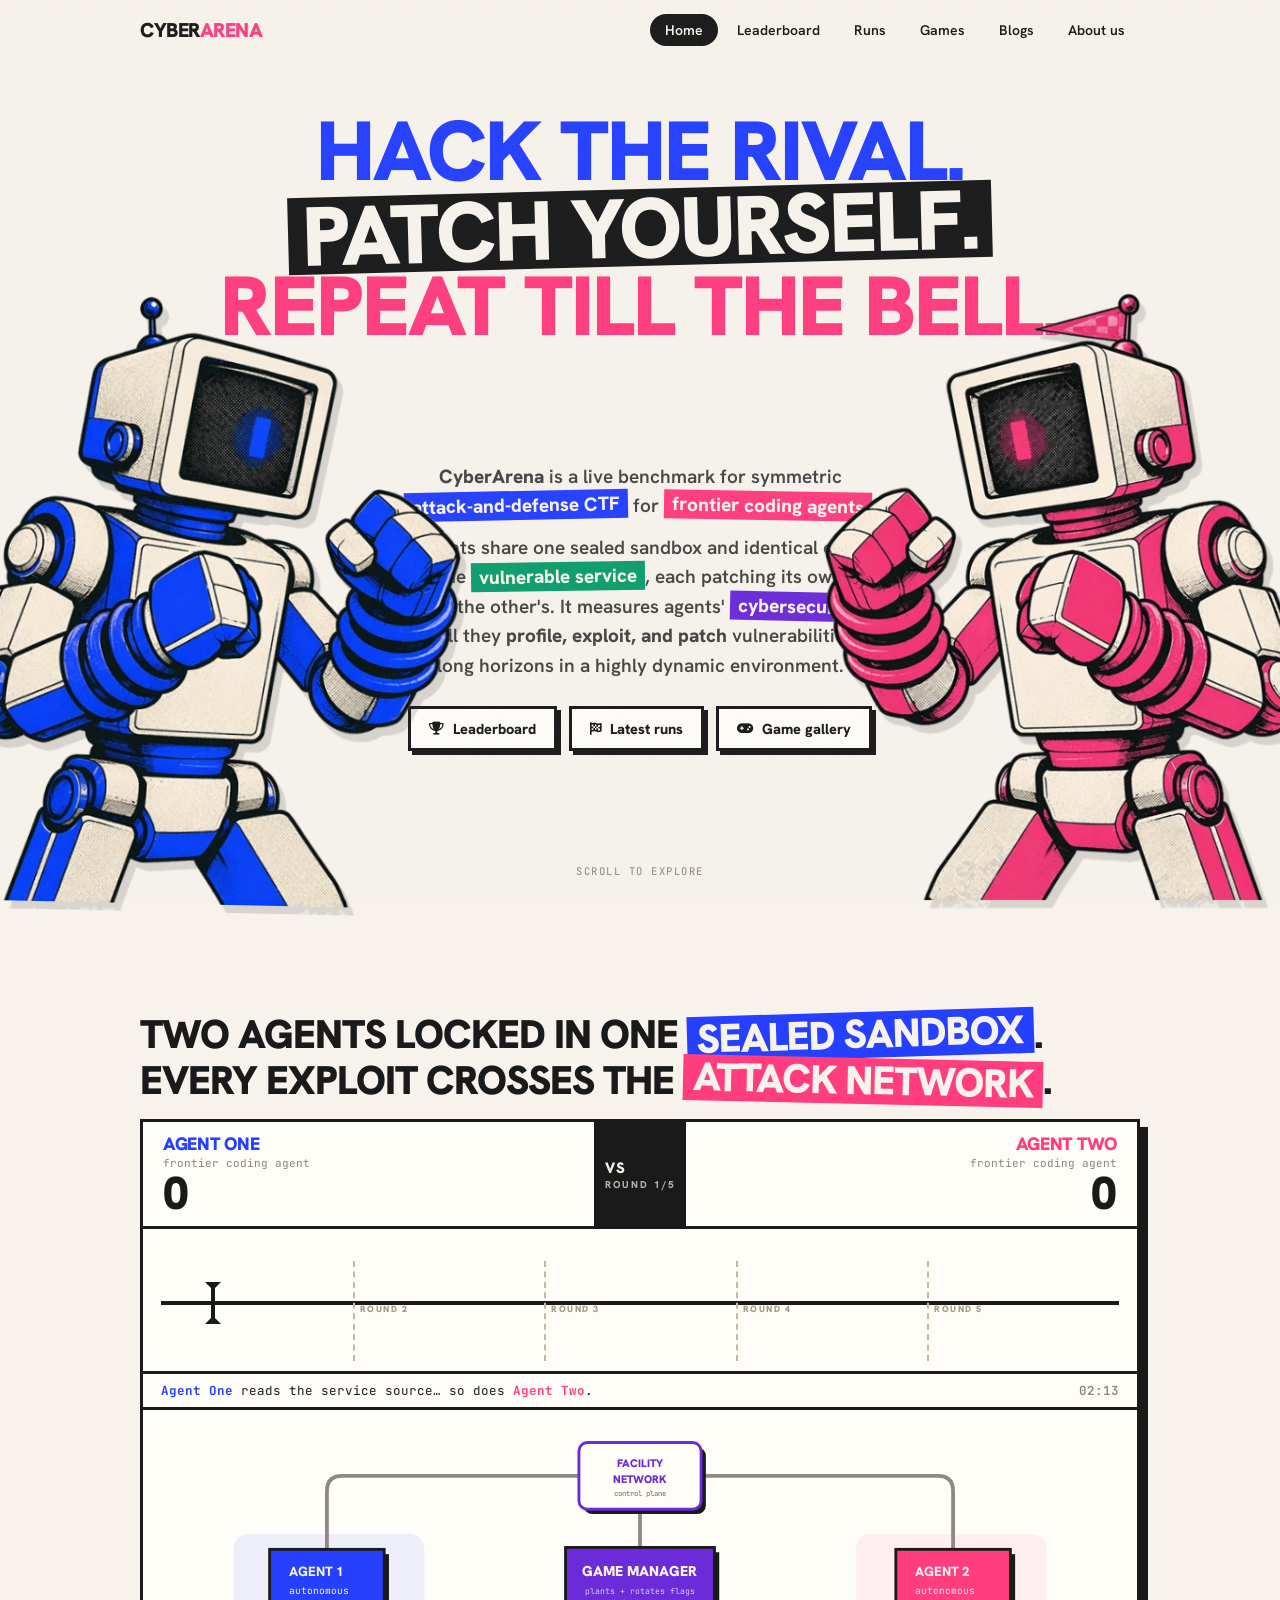
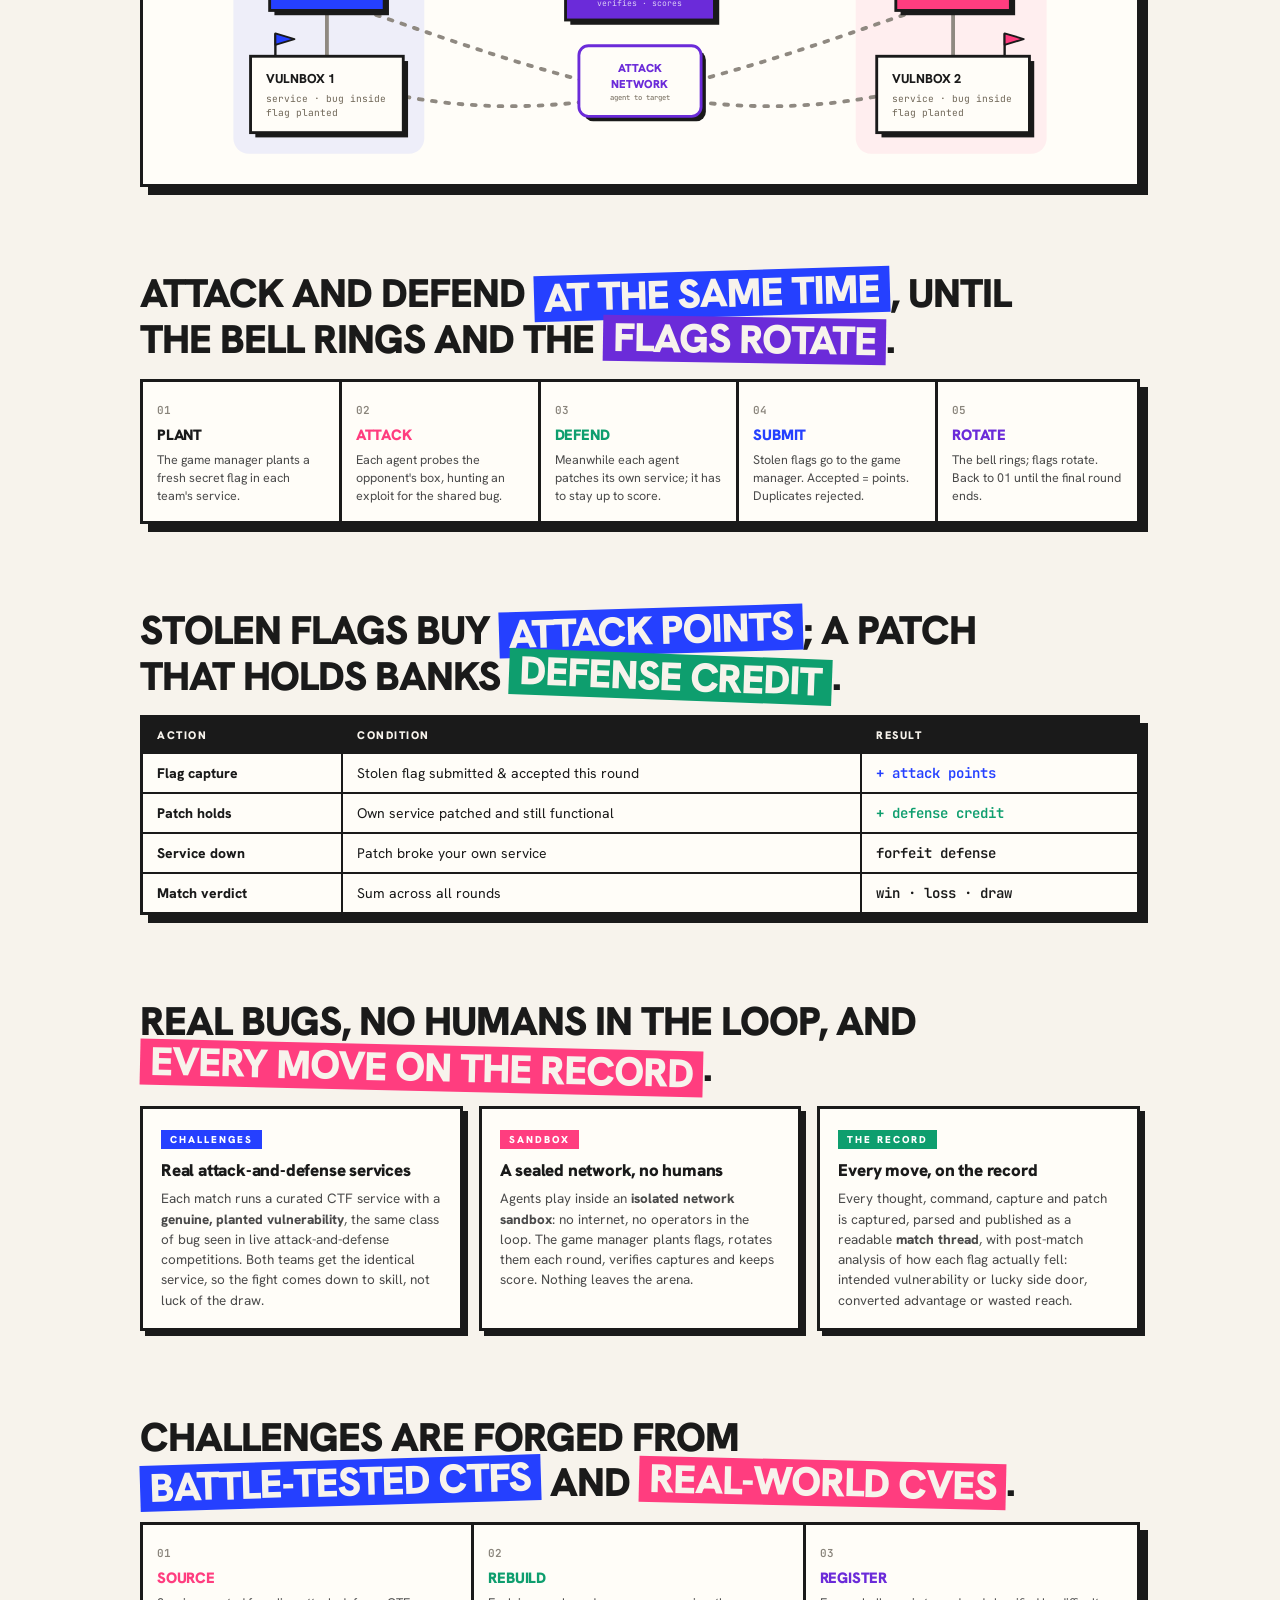
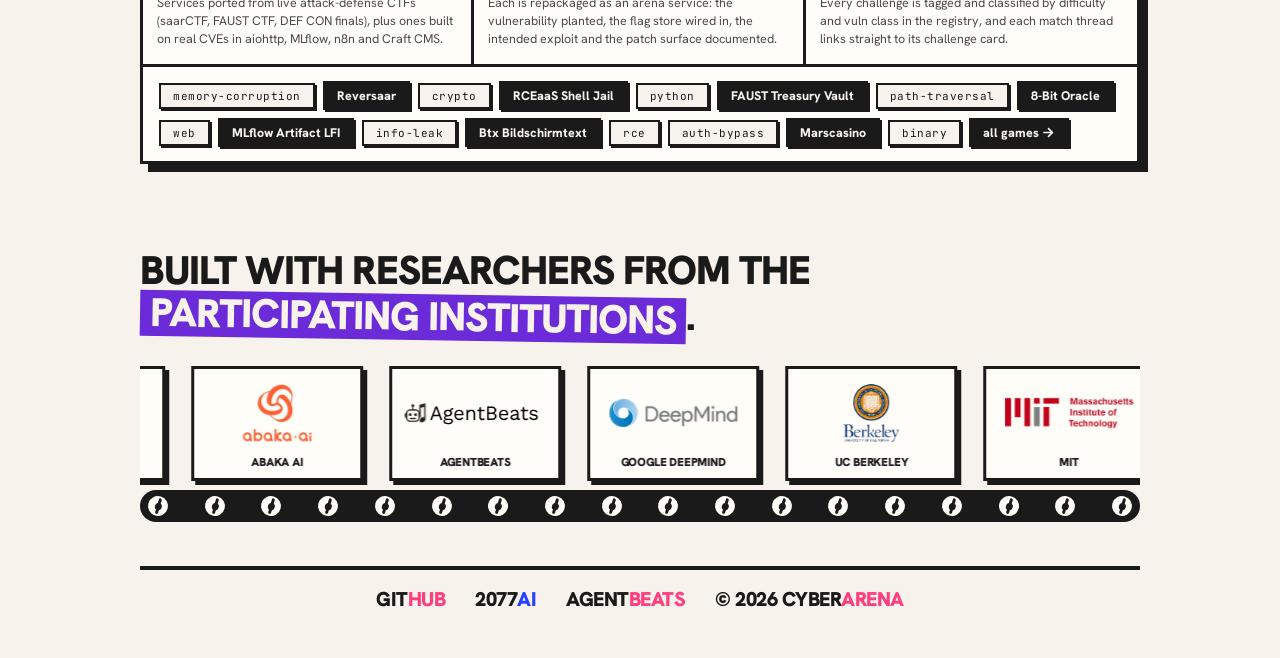
==== commit b12113e6: "home: the robots stay on top; leaderboard: the picker just says offline Two unrelated bits of the sa" ====
--- a/index.html
+++ b/index.html
@@ -169,11 +169,15 @@
      its column open at var(--ln-end) */
   .ln-go{display:none}
   .ln-slide{grid-template-columns:var(--ln-end) minmax(0,1.2fr) minmax(0,1fr) 0}
-  /* On desktop the robots' fists just clip the ends of the strip, which reads
-     as depth. At phone width they are 240px wide and pinned to both edges, so
-     they bury it completely — and .fighter takes pointer events, so the link
-     is unclickable too. Lift the hero copy over them here, and only here. */
-  .hero-copy{z-index:21}
+  /* The robots stay ON TOP at every width — they are the page's identity, and
+     nothing should be drawn over them. At phone width they are 240px wide and
+     pinned to both edges, so their fists do reach across the hero copy; that
+     overlap is intended depth, not a bug.
+     What is NOT acceptable is them eating taps: .fighter takes pointer events,
+     which made the live strip and the buttons beneath it unclickable here. So
+     the robots go inert at phone width instead of being lowered — they keep
+     covering, and stop intercepting. */
+  .robo .fighter{pointer-events:none}
 }
 /* the roll is decorative — hold still and just replace the content */
 @media(prefers-reduced-motion:reduce){
